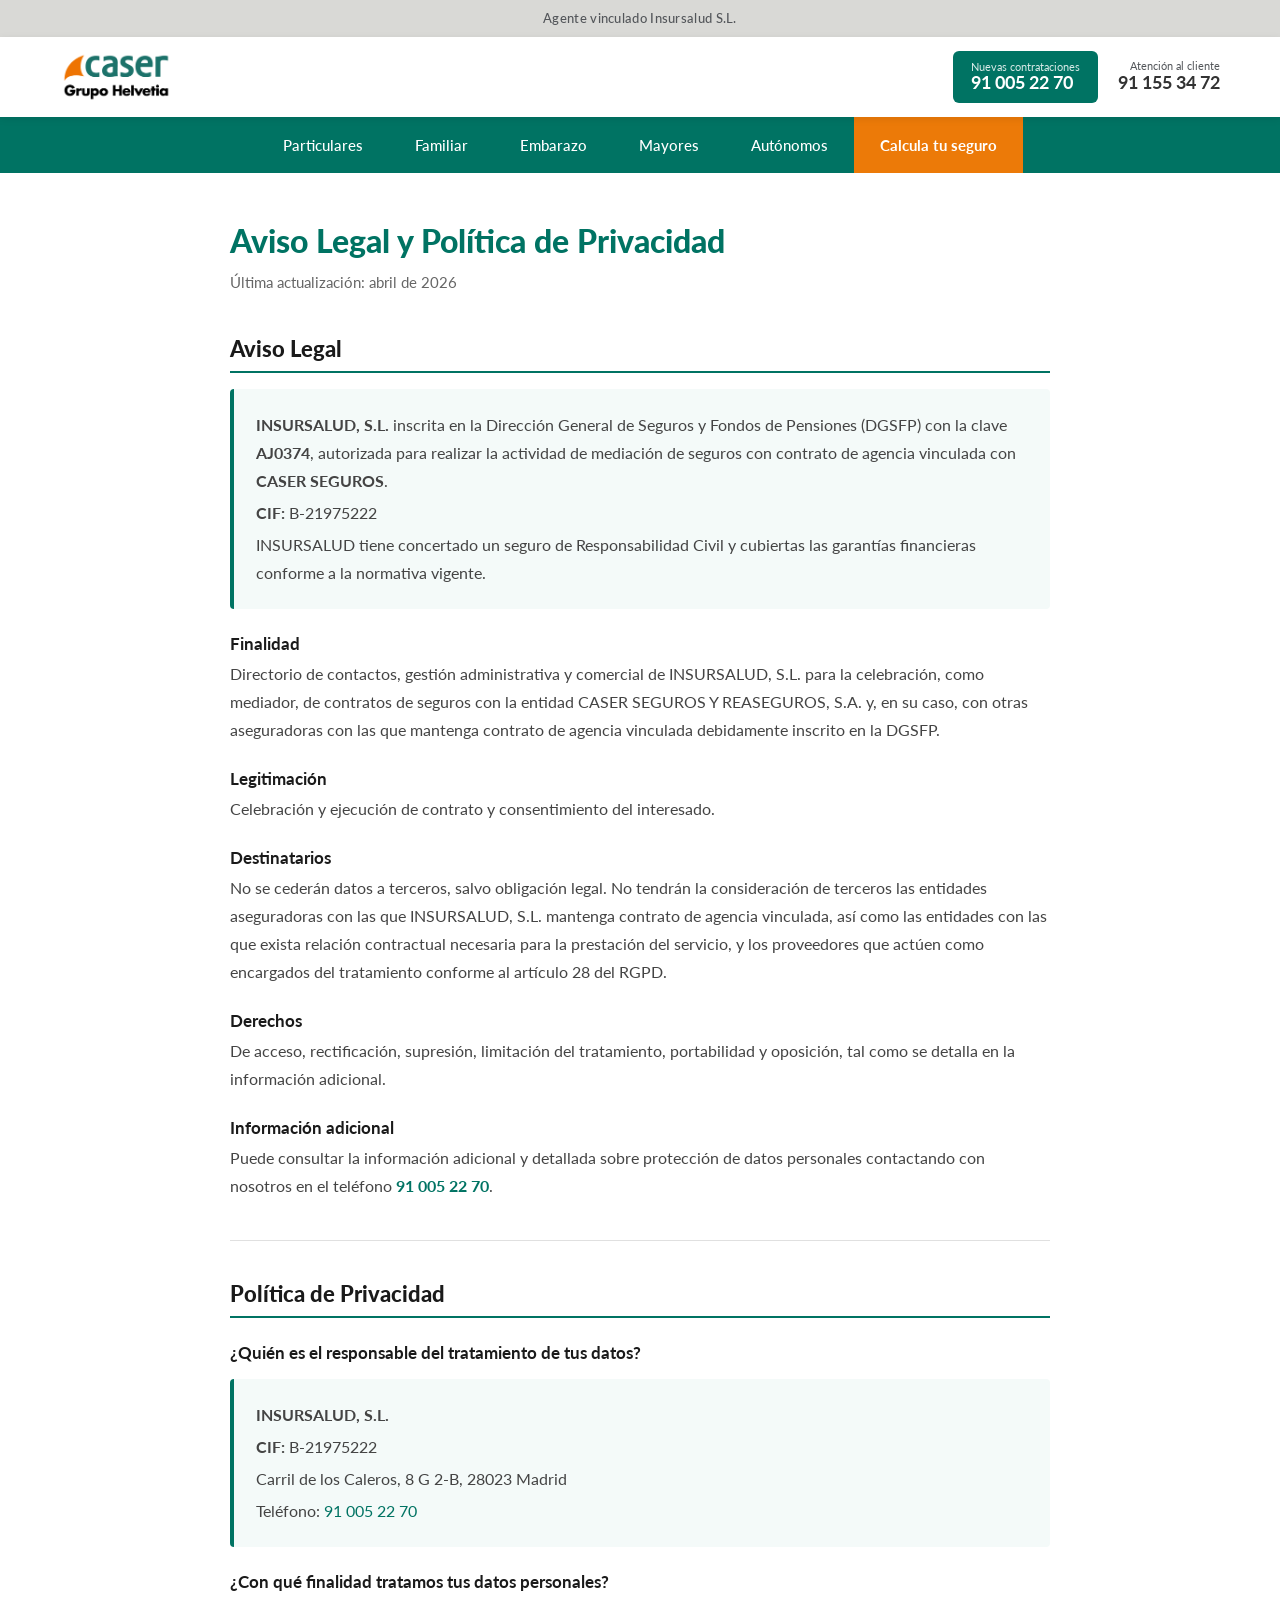
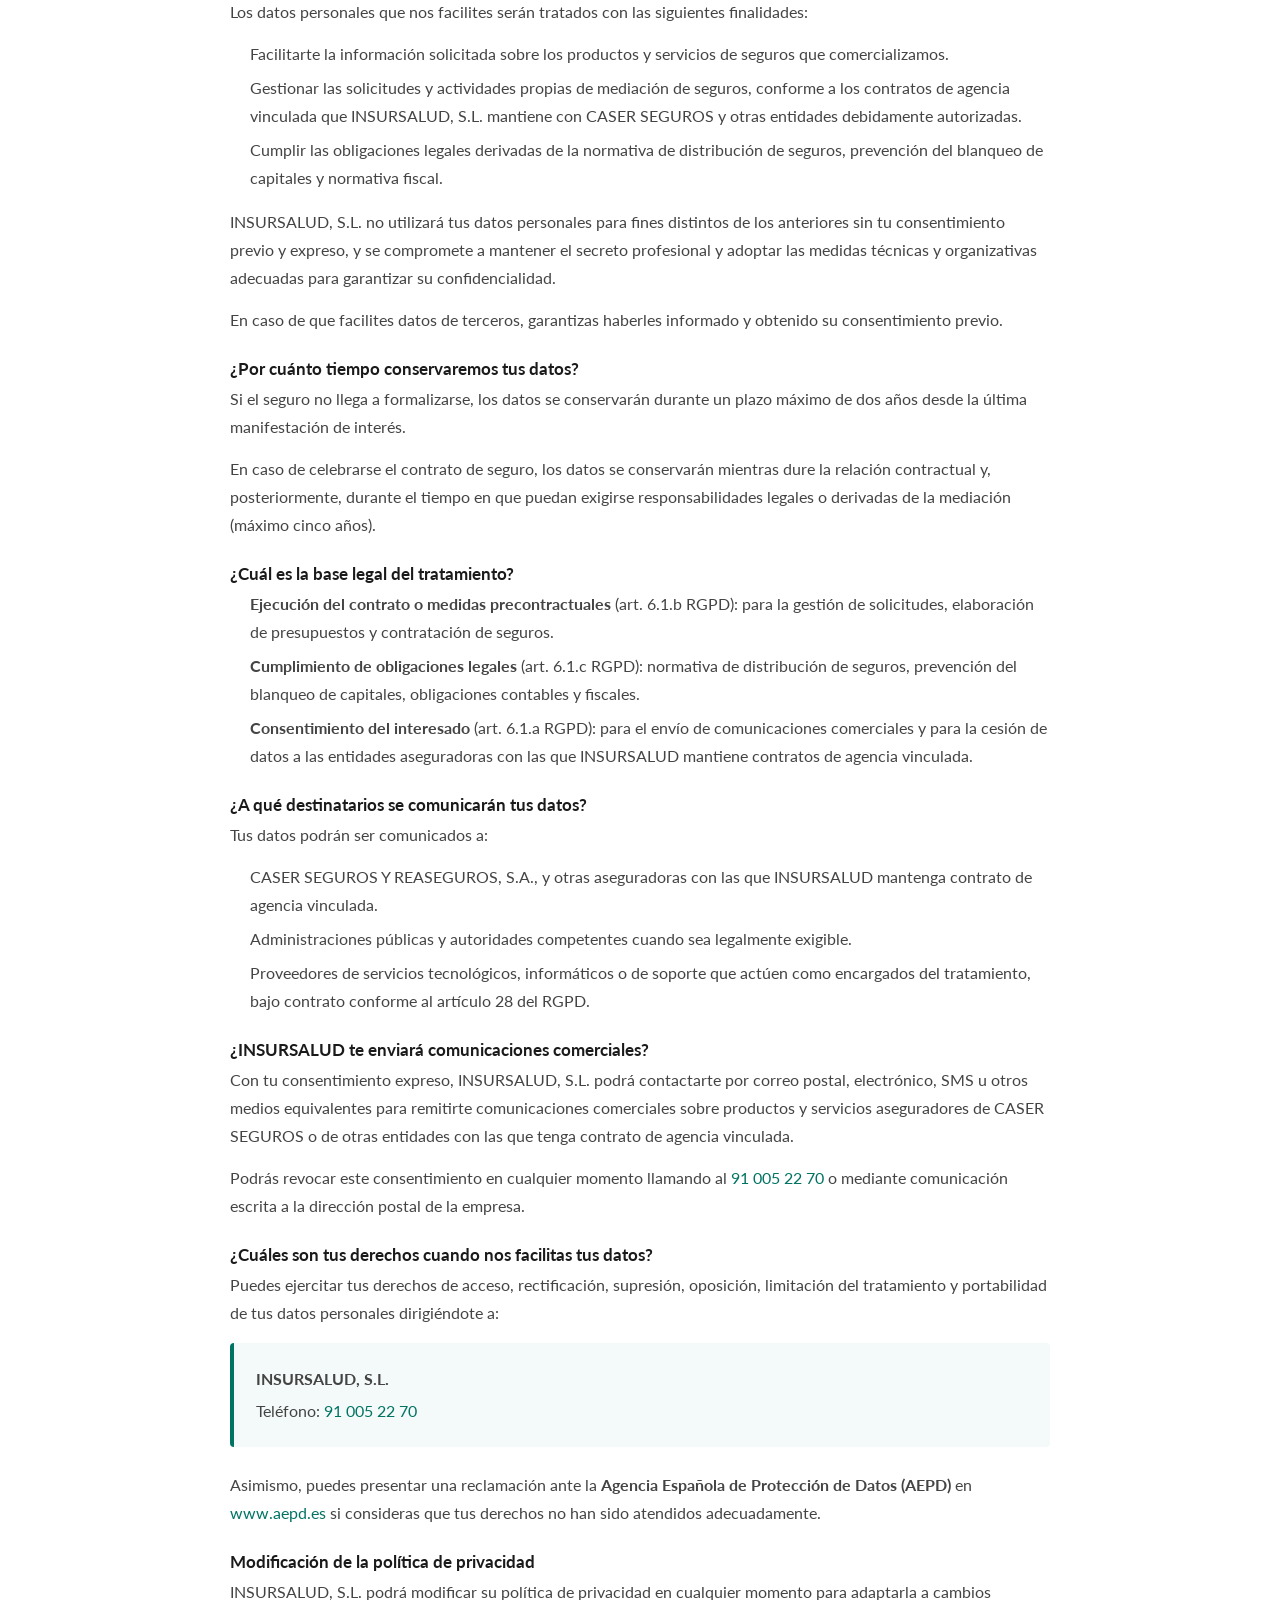
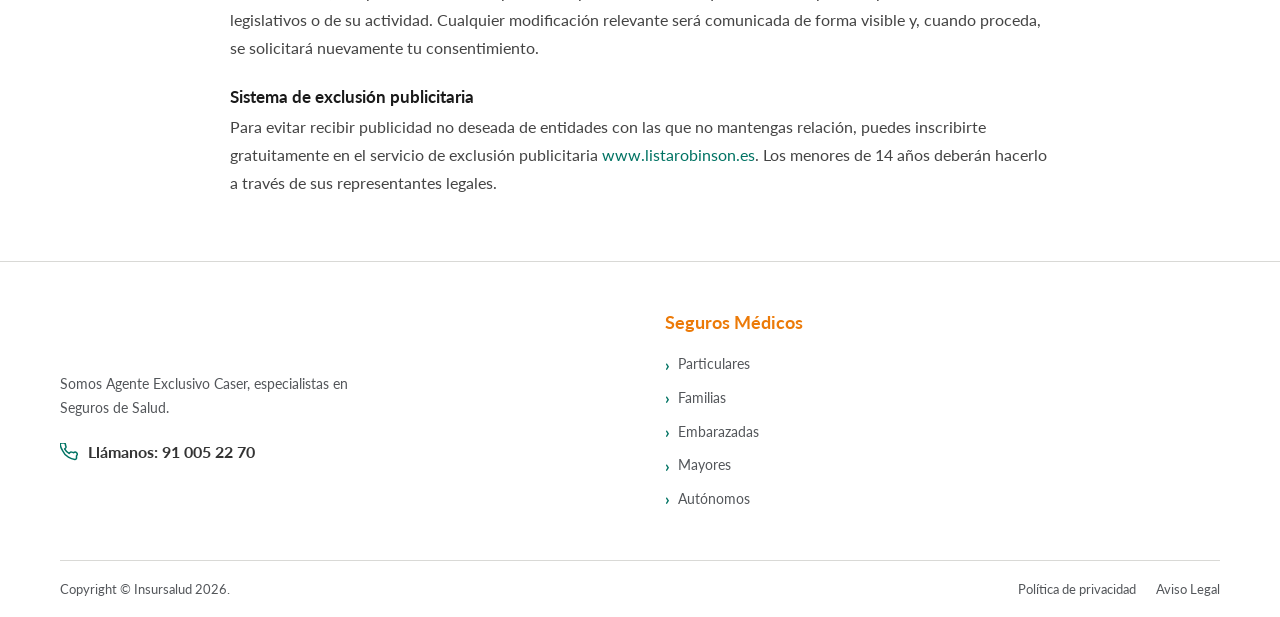
==== avisolegal-poliiticadeprivacidad/index.html @ cf90bfb9 "Añadir página de Aviso Legal y Política de Privacidad" ====
<!DOCTYPE html>
<html lang="es">
<head>
  <meta charset="UTF-8">
  <meta name="viewport" content="width=device-width, initial-scale=1.0">
  <meta name="description" content="Aviso Legal y Política de Privacidad de Insursalud S.L., Agente Vinculado de Caser Seguros. Información sobre protección de datos y tratamiento de datos personales.">
  <meta name="robots" content="noindex, follow">
  <title>Aviso Legal y Política de Privacidad | Caser Seguros de Salud</title>
  <link rel="preconnect" href="https://fonts.googleapis.com">
  <link href="https://fonts.googleapis.com/css2?family=Lato:wght@400;700;900&display=swap" rel="stylesheet">
  <link rel="stylesheet" href="../css/styles.css">
  <style>
    .legal-page {
      max-width: 860px;
      margin: 48px auto 64px;
      padding: 0 20px;
    }
    .legal-page h1 {
      font-size: 2rem;
      font-weight: 900;
      color: var(--color-primary, #007363);
      margin-bottom: 8px;
    }
    .legal-page .legal-subtitle {
      color: #666;
      font-size: 0.95rem;
      margin-bottom: 40px;
    }
    .legal-page h2 {
      font-size: 1.35rem;
      font-weight: 900;
      color: #1a1a1a;
      margin-top: 40px;
      margin-bottom: 6px;
      padding-bottom: 8px;
      border-bottom: 2px solid var(--color-primary, #007363);
    }
    .legal-page h3 {
      font-size: 1.05rem;
      font-weight: 700;
      color: #1a1a1a;
      margin-top: 24px;
      margin-bottom: 6px;
    }
    .legal-page p {
      color: #444;
      line-height: 1.75;
      margin-bottom: 14px;
    }
    .legal-page ul {
      color: #444;
      line-height: 1.75;
      margin: 0 0 16px 20px;
    }
    .legal-page ul li {
      margin-bottom: 6px;
    }
    .legal-page a {
      color: var(--color-primary, #007363);
    }
    .legal-info-box {
      background: #f4faf9;
      border-left: 4px solid var(--color-primary, #007363);
      padding: 18px 22px;
      border-radius: 4px;
      margin: 16px 0 24px;
    }
    .legal-info-box p {
      margin: 4px 0;
    }
    .legal-divider {
      border: none;
      border-top: 1px solid #e0e0e0;
      margin: 40px 0;
    }
    @media (max-width: 600px) {
      .legal-page h1 { font-size: 1.5rem; }
      .legal-page h2 { font-size: 1.15rem; }
    }
  </style>
</head>
<body>

  <!-- TOP BAR -->
  <div class="top-bar">Agente vinculado Insursalud S.L.</div>

  <!-- HEADER -->
  <header class="site-header">
    <div class="container">
      <div class="header-inner">
        <a href="../index.html" class="site-logo">
          <img src="../images/logo-caser.png" alt="Caser Seguros de Salud" class="logo-img">
        </a>
        <div class="header-phones">
          <a href="tel:910052270" class="phone-cta">
            <div>
              <span class="label">Nuevas contrataciones</span>
              <span class="number">91 005 22 70</span>
            </div>
          </a>
          <div class="phone-secondary">
            <span class="label">Atención al cliente</span>
            <a href="tel:911553472" class="number">91 155 34 72</a>
          </div>
        </div>
      </div>
    </div>
  </header>

  <!-- NAVEGACIÓN -->
  <nav class="main-nav" role="navigation" aria-label="Navegación principal">
    <div class="container">
      <button class="nav-toggle" aria-label="Abrir menú" onclick="toggleNav()">☰</button>
      <div class="nav-inner" id="mainNav">
        <a href="../particulares.html">Particulares</a>
        <a href="../familiar.html">Familiar</a>
        <a href="../embarazo.html">Embarazo</a>
        <a href="../mayores.html">Mayores</a>
        <a href="../autonomos.html">Autónomos</a>
        <a href="../calcular.html" class="nav-cta">Calcula tu seguro</a>
      </div>
    </div>
  </nav>

  <!-- CONTENIDO LEGAL -->
  <main>
    <div class="legal-page">

      <h1>Aviso Legal y Política de Privacidad</h1>
      <p class="legal-subtitle">Última actualización: abril de 2026</p>

      <!-- AVISO LEGAL -->
      <h2>Aviso Legal</h2>

      <div class="legal-info-box">
        <p><strong>INSURSALUD, S.L.</strong> inscrita en la Dirección General de Seguros y Fondos de Pensiones (DGSFP) con la clave <strong>AJ0374</strong>, autorizada para realizar la actividad de mediación de seguros con contrato de agencia vinculada con <strong>CASER SEGUROS</strong>.</p>
        <p><strong>CIF:</strong> B-21975222</p>
        <p>INSURSALUD tiene concertado un seguro de Responsabilidad Civil y cubiertas las garantías financieras conforme a la normativa vigente.</p>
      </div>

      <h3>Finalidad</h3>
      <p>Directorio de contactos, gestión administrativa y comercial de INSURSALUD, S.L. para la celebración, como mediador, de contratos de seguros con la entidad CASER SEGUROS Y REASEGUROS, S.A. y, en su caso, con otras aseguradoras con las que mantenga contrato de agencia vinculada debidamente inscrito en la DGSFP.</p>

      <h3>Legitimación</h3>
      <p>Celebración y ejecución de contrato y consentimiento del interesado.</p>

      <h3>Destinatarios</h3>
      <p>No se cederán datos a terceros, salvo obligación legal. No tendrán la consideración de terceros las entidades aseguradoras con las que INSURSALUD, S.L. mantenga contrato de agencia vinculada, así como las entidades con las que exista relación contractual necesaria para la prestación del servicio, y los proveedores que actúen como encargados del tratamiento conforme al artículo 28 del RGPD.</p>

      <h3>Derechos</h3>
      <p>De acceso, rectificación, supresión, limitación del tratamiento, portabilidad y oposición, tal como se detalla en la información adicional.</p>

      <h3>Información adicional</h3>
      <p>Puede consultar la información adicional y detallada sobre protección de datos personales contactando con nosotros en el teléfono <strong><a href="tel:910052270">91 005 22 70</a></strong>.</p>

      <hr class="legal-divider">

      <!-- POLÍTICA DE PRIVACIDAD -->
      <h2>Política de Privacidad</h2>

      <h3>¿Quién es el responsable del tratamiento de tus datos?</h3>
      <div class="legal-info-box">
        <p><strong>INSURSALUD, S.L.</strong></p>
        <p><strong>CIF:</strong> B-21975222</p>
        <p>Carril de los Caleros, 8 G 2-B, 28023 Madrid</p>
        <p>Teléfono: <a href="tel:910052270">91 005 22 70</a></p>
      </div>

      <h3>¿Con qué finalidad tratamos tus datos personales?</h3>
      <p>Los datos personales que nos facilites serán tratados con las siguientes finalidades:</p>
      <ul>
        <li>Facilitarte la información solicitada sobre los productos y servicios de seguros que comercializamos.</li>
        <li>Gestionar las solicitudes y actividades propias de mediación de seguros, conforme a los contratos de agencia vinculada que INSURSALUD, S.L. mantiene con CASER SEGUROS y otras entidades debidamente autorizadas.</li>
        <li>Cumplir las obligaciones legales derivadas de la normativa de distribución de seguros, prevención del blanqueo de capitales y normativa fiscal.</li>
      </ul>
      <p>INSURSALUD, S.L. no utilizará tus datos personales para fines distintos de los anteriores sin tu consentimiento previo y expreso, y se compromete a mantener el secreto profesional y adoptar las medidas técnicas y organizativas adecuadas para garantizar su confidencialidad.</p>
      <p>En caso de que facilites datos de terceros, garantizas haberles informado y obtenido su consentimiento previo.</p>

      <h3>¿Por cuánto tiempo conservaremos tus datos?</h3>
      <p>Si el seguro no llega a formalizarse, los datos se conservarán durante un plazo máximo de dos años desde la última manifestación de interés.</p>
      <p>En caso de celebrarse el contrato de seguro, los datos se conservarán mientras dure la relación contractual y, posteriormente, durante el tiempo en que puedan exigirse responsabilidades legales o derivadas de la mediación (máximo cinco años).</p>

      <h3>¿Cuál es la base legal del tratamiento?</h3>
      <ul>
        <li><strong>Ejecución del contrato o medidas precontractuales</strong> (art. 6.1.b RGPD): para la gestión de solicitudes, elaboración de presupuestos y contratación de seguros.</li>
        <li><strong>Cumplimiento de obligaciones legales</strong> (art. 6.1.c RGPD): normativa de distribución de seguros, prevención del blanqueo de capitales, obligaciones contables y fiscales.</li>
        <li><strong>Consentimiento del interesado</strong> (art. 6.1.a RGPD): para el envío de comunicaciones comerciales y para la cesión de datos a las entidades aseguradoras con las que INSURSALUD mantiene contratos de agencia vinculada.</li>
      </ul>

      <h3>¿A qué destinatarios se comunicarán tus datos?</h3>
      <p>Tus datos podrán ser comunicados a:</p>
      <ul>
        <li>CASER SEGUROS Y REASEGUROS, S.A., y otras aseguradoras con las que INSURSALUD mantenga contrato de agencia vinculada.</li>
        <li>Administraciones públicas y autoridades competentes cuando sea legalmente exigible.</li>
        <li>Proveedores de servicios tecnológicos, informáticos o de soporte que actúen como encargados del tratamiento, bajo contrato conforme al artículo 28 del RGPD.</li>
      </ul>

      <h3>¿INSURSALUD te enviará comunicaciones comerciales?</h3>
      <p>Con tu consentimiento expreso, INSURSALUD, S.L. podrá contactarte por correo postal, electrónico, SMS u otros medios equivalentes para remitirte comunicaciones comerciales sobre productos y servicios aseguradores de CASER SEGUROS o de otras entidades con las que tenga contrato de agencia vinculada.</p>
      <p>Podrás revocar este consentimiento en cualquier momento llamando al <a href="tel:910052270">91 005 22 70</a> o mediante comunicación escrita a la dirección postal de la empresa.</p>

      <h3>¿Cuáles son tus derechos cuando nos facilitas tus datos?</h3>
      <p>Puedes ejercitar tus derechos de acceso, rectificación, supresión, oposición, limitación del tratamiento y portabilidad de tus datos personales dirigiéndote a:</p>
      <div class="legal-info-box">
        <p><strong>INSURSALUD, S.L.</strong></p>
        <p>Teléfono: <a href="tel:910052270">91 005 22 70</a></p>
      </div>
      <p>Asimismo, puedes presentar una reclamación ante la <strong>Agencia Española de Protección de Datos (AEPD)</strong> en <a href="https://www.aepd.es" target="_blank" rel="noopener">www.aepd.es</a> si consideras que tus derechos no han sido atendidos adecuadamente.</p>

      <h3>Modificación de la política de privacidad</h3>
      <p>INSURSALUD, S.L. podrá modificar su política de privacidad en cualquier momento para adaptarla a cambios legislativos o de su actividad. Cualquier modificación relevante será comunicada de forma visible y, cuando proceda, se solicitará nuevamente tu consentimiento.</p>

      <h3>Sistema de exclusión publicitaria</h3>
      <p>Para evitar recibir publicidad no deseada de entidades con las que no mantengas relación, puedes inscribirte gratuitamente en el servicio de exclusión publicitaria <a href="https://www.listarobinson.es" target="_blank" rel="noopener">www.listarobinson.es</a>. Los menores de 14 años deberán hacerlo a través de sus representantes legales.</p>

    </div>
  </main>

  <!-- FOOTER -->
  <footer class="site-footer">
    <div class="container">
      <div class="footer-inner">
        <div class="footer-brand">
          <div class="logo-wrap">
            <img src="../images/logo-caser-blanco.png" alt="Caser Seguros" class="logo-img-footer">
          </div>
          <p>Somos Agente Exclusivo Caser, especialistas en Seguros de Salud.</p>
          <div class="footer-phone">
            <svg width="18" height="18" viewBox="0 0 24 24" fill="none" stroke="#007363" stroke-width="2" stroke-linecap="round" stroke-linejoin="round"><path d="M22 16.92v3a2 2 0 01-2.18 2 19.79 19.79 0 01-8.63-3.07A19.5 19.5 0 013.31 9.9 19.79 19.79 0 01.22 1.28 2 2 0 012.2 0h3a2 2 0 012 1.72c.127.96.361 1.903.7 2.81a2 2 0 01-.45 2.11L6.09 7.91a16 16 0 006 6l1.27-1.27a2 2 0 012.11-.45c.907.339 1.85.573 2.81.7A2 2 0 0122 16.92z"/></svg>
            <span>Llámanos: <a href="tel:910052270">91 005 22 70</a></span>
          </div>
        </div>
        <div class="footer-nav">
          <h4>Seguros Médicos</h4>
          <ul>
            <li><a href="../particulares.html">Particulares</a></li>
            <li><a href="../familiar.html">Familias</a></li>
            <li><a href="../embarazo.html">Embarazadas</a></li>
            <li><a href="../mayores.html">Mayores</a></li>
            <li><a href="../autonomos.html">Autónomos</a></li>
          </ul>
        </div>
      </div>
      <div class="footer-bottom">
        <p>Copyright © Insursalud 2026.</p>
        <div class="footer-legal">
          <a href="/avisolegal-poliiticadeprivacidad/">Política de privacidad</a>
          <a href="/avisolegal-poliiticadeprivacidad/">Aviso Legal</a>
        </div>
      </div>
    </div>
  </footer>

  <script>
    function toggleNav() {
      const nav = document.getElementById('mainNav');
      nav.classList.toggle('open');
    }
  </script>

</body>
</html>
---- css/styles.css ----
/* ============================================================
   CASER SEGUROS DE SALUD - Estilos Globales
   Colores extraídos de: caser.ofertaseguromedico.es
   ============================================================ */

/* ---- Variables de Color ---- */
:root {
  --color-primary: #007363;
  --color-primary-dark: #095751;
  --color-primary-light: #e8f4f2;
  --color-cta: #EC7A08;
  --color-cta-hover: #d46c06;
  --color-text: #333333;
  --color-text-medium: #53565A;
  --color-text-light: #6b7280;
  --color-light-gray: #D9D9D6;
  --color-off-white: #FAF9F5;
  --color-dark-blue: #05355C;
  --color-white: #ffffff;
  --color-check: #007363;
  --color-cross: #d9534f;

  /* Tipografía */
  --font-main: 'Lato', 'Helvetica Neue', Arial, sans-serif;
  --font-size-base: 16px;

  /* Espaciados */
  --section-padding: 70px 0;
  --container-max: 1200px;
  --border-radius: 8px;
  --border-radius-lg: 12px;
  --shadow: 0 2px 12px rgba(0,0,0,0.10);
  --shadow-hover: 0 6px 24px rgba(0,0,0,0.15);
}

/* ---- Reset & Base ---- */
*, *::before, *::after {
  box-sizing: border-box;
  margin: 0;
  padding: 0;
}

html {
  scroll-behavior: smooth;
}

body {
  font-family: var(--font-main);
  font-size: var(--font-size-base);
  color: var(--color-text);
  background: var(--color-white);
  line-height: 1.6;
}

a {
  text-decoration: none;
  color: inherit;
  transition: color 0.2s;
}

img {
  max-width: 100%;
  height: auto;
  display: block;
}

ul {
  list-style: none;
}

/* ---- Contenedor Principal ---- */
.container {
  max-width: var(--container-max);
  margin: 0 auto;
  padding: 0 20px;
}

/* ---- Botones ---- */
.btn {
  display: inline-block;
  padding: 14px 30px;
  border-radius: 30px;
  font-family: var(--font-main);
  font-size: 16px;
  font-weight: 700;
  cursor: pointer;
  border: none;
  transition: all 0.25s ease;
  text-align: center;
  letter-spacing: 0.3px;
}

.btn-cta {
  background: var(--color-cta);
  color: var(--color-white);
}
.btn-cta:hover {
  background: var(--color-cta-hover);
  transform: translateY(-2px);
  box-shadow: 0 4px 16px rgba(236,122,8,0.35);
  color: var(--color-white);
}

.btn-primary {
  background: var(--color-primary);
  color: var(--color-white);
}
.btn-primary:hover {
  background: var(--color-primary-dark);
  transform: translateY(-2px);
  color: var(--color-white);
}

.btn-outline {
  background: transparent;
  border: 2px solid var(--color-white);
  color: var(--color-white);
}
.btn-outline:hover {
  background: var(--color-white);
  color: var(--color-primary);
}

.btn-lg {
  padding: 16px 40px;
  font-size: 18px;
}

/* ---- Tipografía ---- */
h1, h2, h3, h4, h5 {
  line-height: 1.25;
  font-weight: 700;
}

.section-title {
  font-size: 2rem;
  color: var(--color-primary);
  text-align: center;
  margin-bottom: 14px;
}

.section-subtitle {
  font-size: 1.05rem;
  color: var(--color-text-medium);
  text-align: center;
  max-width: 700px;
  margin: 0 auto 50px;
  line-height: 1.7;
}

/* ---- TOP BAR ---- */
.top-bar {
  background: var(--color-light-gray);
  text-align: center;
  padding: 8px 20px;
  font-size: 13px;
  color: var(--color-text-medium);
  font-weight: 500;
  letter-spacing: 0.3px;
}

/* ---- HEADER ---- */
.site-header {
  background: var(--color-white);
  padding: 14px 0;
  position: sticky;
  top: 0;
  z-index: 1000;
  box-shadow: 0 2px 8px rgba(0,0,0,0.08);
}

.header-inner {
  display: flex;
  align-items: center;
  justify-content: space-between;
  gap: 20px;
}

.site-logo {
  display: flex;
  align-items: center;
  text-decoration: none;
}

.site-logo img {
  height: 52px;
  width: auto;
}

/* Logo SVG fallback */
.logo-svg-wrap {
  display: flex;
  flex-direction: column;
  line-height: 1;
}
.logo-svg-wrap .logo-main {
  font-size: 32px;
  font-weight: 900;
  color: var(--color-primary);
  letter-spacing: -1px;
}
.logo-svg-wrap .logo-sub {
  font-size: 11px;
  color: var(--color-text-medium);
  letter-spacing: 1px;
  text-transform: uppercase;
}

.header-phones {
  display: flex;
  align-items: center;
  gap: 20px;
}

.phone-cta {
  display: flex;
  align-items: center;
  gap: 10px;
  background: var(--color-primary);
  color: var(--color-white);
  padding: 10px 18px;
  border-radius: 6px;
  font-weight: 700;
}

.phone-cta .label {
  font-size: 11px;
  font-weight: 400;
  display: block;
  line-height: 1;
  opacity: 0.85;
}

.phone-cta .number {
  font-size: 18px;
  display: block;
  line-height: 1.2;
}

.phone-secondary {
  text-align: right;
}

.phone-secondary .label {
  font-size: 11px;
  color: var(--color-text-medium);
  display: block;
  line-height: 1;
}

.phone-secondary .number {
  font-size: 18px;
  font-weight: 700;
  color: var(--color-text);
  display: block;
  line-height: 1.3;
}

/* ---- NAVEGACIÓN ---- */
.main-nav {
  background: var(--color-primary);
}

.nav-inner {
  display: flex;
  align-items: center;
  justify-content: center;
  gap: 0;
}

.nav-inner a {
  color: var(--color-white);
  padding: 16px 26px;
  font-size: 15px;
  font-weight: 500;
  transition: background 0.2s;
  display: block;
  white-space: nowrap;
}

.nav-inner a:hover,
.nav-inner a.active {
  background: var(--color-primary-dark);
}

.nav-inner a.nav-cta,
.nav-inner button.nav-cta {
  background: var(--color-cta) !important;
  font-weight: 700;
  border-radius: 0;
  color: var(--color-white) !important;
  text-decoration: none;
  align-self: stretch;
  display: flex;
  align-items: center;
  padding: 0 26px;
  font-size: 15px;
  font-family: var(--font-main);
}

.nav-inner a.nav-cta:hover,
.nav-inner button.nav-cta:hover {
  background: var(--color-cta-hover) !important;
}

/* Hamburger menu */
.nav-toggle {
  display: none;
  background: none;
  border: none;
  cursor: pointer;
  padding: 8px;
  color: var(--color-white);
  font-size: 24px;
}

/* ---- OFERTA BAR ---- */
.oferta-bar {
  background: var(--color-primary-dark);
  color: var(--color-white);
  text-align: center;
  padding: 10px 20px;
  font-size: 14px;
  font-weight: 600;
  letter-spacing: 0.5px;
}

/* ---- LOGO IMAGEN ---- */
.logo-img {
  height: 52px;
  width: auto;
  display: block;
}
.logo-img-footer {
  height: 44px;
  width: auto;
  display: block;
  margin-bottom: 16px;
}

/* ---- HERO SECTION ---- */
.hero {
  background: linear-gradient(135deg, var(--color-primary-dark) 0%, var(--color-primary) 60%, #009e86 100%);
  position: relative;
  overflow: hidden;
  min-height: 500px;
  display: flex;
  align-items: center;
}

.hero::before {
  content: '';
  position: absolute;
  inset: 0;
  background: url('../images/seguro-salud-empresas-caser-hero.jpeg') center/cover no-repeat;
  opacity: 0.52;
}
/* Gradiente de protección para legibilidad del texto (izquierda más oscura) */
.hero::after {
  content: '';
  position: absolute;
  inset: 0;
  background: linear-gradient(to right,
    rgba(0, 40, 33, 0.45) 0%,
    rgba(0, 40, 33, 0.20) 45%,
    transparent 75%
  );
  z-index: 1;
}
/* Hero backgrounds por página */
.hero.hero-particulares::before { background-image: url('../images/seguro-salud-autonomos-caser-hero.jpeg'); }
.hero.hero-familiar::before     { background-image: url('../images/seguro-salud-caser-familias.jpeg'); }
.hero.hero-embarazo::before     { background-image: url('../images/seguro-salud-embarazo-caser.jpeg'); }
.hero.hero-mayores::before      { background-image: url('../images/seguro-salud-mayores-caser.jpg'); }
.hero.hero-autonomos::before    { background-image: url('../images/seguro-salud-individual-caser.jpeg'); }

.hero-inner {
  position: relative;
  z-index: 2;
  display: grid;
  grid-template-columns: 1fr 380px;
  gap: 50px;
  align-items: center;
  width: 100%;
  max-width: var(--container-max);
  margin: 0 auto;
  padding: 50px 20px;
}

.hero-text .eyebrow {
  font-size: 13px;
  font-weight: 700;
  text-transform: uppercase;
  letter-spacing: 2px;
  color: rgba(255,255,255,0.85);
  margin-bottom: 14px;
}

.hero-text h1 {
  font-size: 2.4rem;
  color: var(--color-white);
  margin-bottom: 22px;
  line-height: 1.2;
}

.hero-badge {
  display: inline-block;
  background: var(--color-primary-dark);
  color: var(--color-white);
  font-size: 1.4rem;
  font-weight: 800;
  padding: 12px 24px;
  border-radius: 6px;
  margin-bottom: 16px;
}

.hero-descuento {
  display: inline-block;
  background: rgba(255,255,255,0.15);
  border: 1px solid rgba(255,255,255,0.35);
  color: var(--color-white);
  padding: 10px 20px;
  border-radius: 30px;
  font-size: 14px;
  font-weight: 600;
}

/* Hero Form */
.hero-form-card {
  background: var(--color-white);
  border-radius: var(--border-radius-lg);
  padding: 32px 28px;
  box-shadow: var(--shadow-hover);
}

/* Hero form — estilo idéntico al modal "Te llamamos gratis" */
.hf-icon {
  width: 64px;
  height: 64px;
  background: var(--color-primary-light);
  border-radius: 50%;
  display: flex;
  align-items: center;
  justify-content: center;
  margin: 0 auto 18px;
  color: var(--color-primary);
}
.hf-icon svg { width: 30px; height: 30px; }

.hero-form-card h3 {
  font-size: 1.4rem;
  font-weight: 900;
  color: var(--color-text);
  margin-bottom: 6px;
  text-align: center;
}

.hf-sub {
  text-align: center;
  font-size: 14px;
  color: var(--color-text-medium);
  margin-bottom: 20px;
}

/* Input de teléfono unificado (borde alrededor del conjunto) */
.hf-phone {
  display: flex;
  align-items: center;
  border: 1.5px solid #ddd;
  border-radius: 8px;
  overflow: hidden;
  margin-bottom: 14px;
}
.hf-phone .phone-prefix {
  display: flex;
  align-items: center;
  gap: 6px;
  padding: 0 12px;
  background: #f7f7f7;
  border-right: 1.5px solid #ddd;
  height: 48px;
  font-size: 14px;
  font-weight: 700;
  color: var(--color-text);
  white-space: nowrap;
}
.hf-phone input {
  flex: 1;
  border: none;
  outline: none;
  padding: 12px 14px;
  font-size: 15px;
  font-family: var(--font-main);
  background: transparent;
}

/* Checkbox igual al modal */
.hf-check {
  display: flex;
  align-items: flex-start;
  gap: 8px;
  text-align: left;
  margin-bottom: 18px;
}
.hf-check input { margin-top: 3px; flex-shrink: 0; accent-color: var(--color-primary); }
.hf-check label { font-size: 12px; color: var(--color-text-medium); line-height: 1.5; }
.hf-check a { color: var(--color-primary); text-decoration: underline; }

/* Botón igual al modal */
.hf-submit {
  display: block;
  width: 100%;
  background: var(--color-cta);
  color: var(--color-white);
  padding: 14px 20px;
  border-radius: 8px;
  font-size: 16px;
  font-weight: 700;
  border: none;
  cursor: pointer;
  font-family: var(--font-main);
  transition: background 0.2s;
  margin-bottom: 12px;
}
.hf-submit:hover { background: var(--color-cta-hover); }

.hf-footer {
  text-align: center;
  font-size: 12px;
  color: var(--color-text-light);
  margin: 0;
}

/* Feature icon wrap (reemplaza SVG inline en index) */
.feature-icon-wrap {
  width: 52px;
  height: 52px;
  background: var(--color-primary-light);
  border-radius: 12px;
  display: flex;
  align-items: center;
  justify-content: center;
  margin-bottom: 16px;
}

/* SVG icons coloreados con el primary green */
.svg-icon {
  filter: brightness(0) saturate(100%) invert(31%) sepia(72%) saturate(400%) hue-rotate(136deg) brightness(90%) contrast(95%);
}

.form-group {
  margin-bottom: 16px;
}

.form-group label {
  display: block;
  font-size: 13px;
  font-weight: 600;
  color: var(--color-text-medium);
  margin-bottom: 6px;
}

.form-group input,
.form-group select {
  width: 100%;
  padding: 12px 16px;
  border: 1px solid var(--color-light-gray);
  border-radius: 6px;
  font-size: 15px;
  font-family: var(--font-main);
  color: var(--color-text);
  transition: border-color 0.2s;
  background: var(--color-white);
}

.form-group input:focus,
.form-group select:focus {
  outline: none;
  border-color: var(--color-primary);
}

.phone-input-wrap {
  display: flex;
  gap: 8px;
  align-items: center;
}

.phone-prefix {
  display: flex;
  align-items: center;
  gap: 6px;
  background: var(--color-off-white);
  border: 1px solid var(--color-light-gray);
  border-radius: 6px;
  padding: 12px 12px;
  font-size: 14px;
  font-weight: 600;
  white-space: nowrap;
  color: var(--color-text);
}

.phone-prefix .flag {
  font-size: 18px;
}

.form-check {
  display: flex;
  align-items: flex-start;
  gap: 10px;
  margin-bottom: 18px;
  font-size: 13px;
  color: var(--color-text-medium);
}

.form-check input[type="checkbox"] {
  width: 16px;
  height: 16px;
  accent-color: var(--color-primary);
  flex-shrink: 0;
  margin-top: 2px;
}

.form-check a {
  color: var(--color-primary);
  text-decoration: underline;
}

.hero-form-card .btn {
  width: 100%;
  font-size: 17px;
  padding: 16px;
}

/* ---- SECCIÓN POR QUÉ CASER ---- */
.why-section {
  padding: var(--section-padding);
  background: var(--color-white);
}

.features-grid {
  display: grid;
  grid-template-columns: repeat(4, 1fr);
  gap: 24px;
  margin-bottom: 44px;
}

.feature-card {
  background: var(--color-white);
  border: 1px solid #e8e8e8;
  border-radius: var(--border-radius);
  padding: 28px 22px;
  text-align: left;
  box-shadow: var(--shadow);
  transition: box-shadow 0.25s, transform 0.25s;
}

.feature-card:hover {
  box-shadow: var(--shadow-hover);
  transform: translateY(-4px);
}

.feature-icon {
  width: 52px;
  height: 52px;
  margin-bottom: 16px;
}

.feature-card h3 {
  color: var(--color-primary);
  font-size: 1.05rem;
  margin-bottom: 10px;
}

.feature-card p {
  color: var(--color-text-medium);
  font-size: 14px;
  line-height: 1.65;
}

.why-cta {
  text-align: center;
}

/* ---- SECCIÓN CTA (PRECIO) ---- */
.cta-section {
  background: var(--color-primary);
  padding: 60px 0;
  text-align: center;
}

.cta-section h2 {
  color: var(--color-white);
  font-size: 2rem;
  margin-bottom: 14px;
}

.cta-section p {
  color: rgba(255,255,255,0.85);
  font-size: 1.05rem;
  max-width: 600px;
  margin: 0 auto 30px;
}

/* ---- SECCIÓN SEGUROS A MEDIDA ---- */
.products-section {
  padding: var(--section-padding);
  background: var(--color-off-white);
}

.products-grid {
  display: grid;
  grid-template-columns: repeat(4, 1fr);
  gap: 24px;
}

.product-card {
  background: var(--color-white);
  border-radius: var(--border-radius);
  overflow: hidden;
  box-shadow: var(--shadow);
  transition: box-shadow 0.25s, transform 0.25s;
}

.product-card:hover {
  box-shadow: var(--shadow-hover);
  transform: translateY(-4px);
}

.product-card-img {
  width: 100%;
  height: 180px;
  object-fit: cover;
  background: var(--color-light-gray);
}

/* Image placeholders */
.product-card-img.embarazadas { background: linear-gradient(135deg, #a8d8c8 0%, #7ec8b0 100%); }
.product-card-img.familias { background: linear-gradient(135deg, #8ec8a8 0%, #5fb890 100%); }
.product-card-img.mayores { background: linear-gradient(135deg, #7abfb0 0%, #4fa898 100%); }
.product-card-img.autonomos { background: linear-gradient(135deg, #6ab8a8 0%, #3a9888 100%); }

.product-card-header {
  background: var(--color-primary);
  color: var(--color-white);
  text-align: center;
  padding: 12px 16px;
  font-size: 15px;
  font-weight: 700;
  letter-spacing: 0.3px;
}

.product-card-body {
  padding: 20px 18px;
}

.product-card-body ul {
  margin-bottom: 18px;
}

.product-card-body ul li {
  display: flex;
  align-items: flex-start;
  gap: 8px;
  font-size: 13.5px;
  color: var(--color-text-medium);
  padding: 4px 0;
  border-bottom: 1px solid #f0f0f0;
  line-height: 1.5;
}

.product-card-body ul li::before {
  content: '›';
  color: var(--color-cta);
  font-size: 16px;
  font-weight: 700;
  line-height: 1.3;
  flex-shrink: 0;
}

.product-card a.btn {
  width: 100%;
  font-size: 14px;
  padding: 12px 20px;
}

/* ---- TESTIMONIOS ---- */
.testimonials-section {
  background: var(--color-primary);
  padding: 60px 0;
}

.testimonials-section .section-title {
  color: var(--color-white);
}
.testimonials-section .section-subtitle {
  color: rgba(255,255,255,0.85);
}

.testimonials-grid {
  display: grid;
  grid-template-columns: repeat(3, 1fr);
  gap: 24px;
}

.testimonial-card {
  background: rgba(255,255,255,0.1);
  border: 1px solid rgba(255,255,255,0.2);
  border-radius: var(--border-radius);
  padding: 28px 24px;
}

.testimonial-card p {
  color: var(--color-white);
  font-size: 15px;
  line-height: 1.7;
  font-style: italic;
  margin-bottom: 18px;
}

.testimonial-author strong {
  display: block;
  color: var(--color-white);
  font-size: 15px;
}

.testimonial-author span {
  color: rgba(255,255,255,0.7);
  font-size: 13px;
}

/* ---- SECCIÓN PLANES / PRICING ---- */
.plans-section {
  padding: var(--section-padding);
  background: var(--color-white);
}

.plans-grid {
  display: grid;
  grid-template-columns: repeat(3, 1fr);
  gap: 28px;
  align-items: start;
}

.plan-card {
  border: 1px solid #e0e0e0;
  border-radius: var(--border-radius-lg);
  overflow: hidden;
  box-shadow: var(--shadow);
  transition: box-shadow 0.25s, transform 0.25s;
}

.plan-card:hover {
  box-shadow: var(--shadow-hover);
  transform: translateY(-4px);
}

.plan-card.featured {
  border-color: var(--color-primary);
  box-shadow: 0 4px 20px rgba(0,115,99,0.2);
}

.plan-header {
  background: var(--color-primary);
  color: var(--color-white);
  text-align: center;
  padding: 20px 16px 16px;
  position: relative;
}

.plan-header .plan-badge {
  position: absolute;
  top: -1px;
  right: -1px;
  background: var(--color-cta);
  color: white;
  font-size: 11px;
  font-weight: 700;
  padding: 4px 12px;
  border-radius: 0 var(--border-radius-lg) 0 var(--border-radius);
}

.plan-header h3 {
  font-size: 1.3rem;
  letter-spacing: 1px;
  margin-bottom: 4px;
}

.plan-header .plan-type {
  font-size: 12px;
  text-transform: uppercase;
  letter-spacing: 1.5px;
  opacity: 0.85;
  margin-bottom: 4px;
}

.plan-header .plan-copago {
  font-size: 12px;
  opacity: 0.8;
}

.plan-price {
  padding: 22px 16px 16px;
  text-align: center;
  border-bottom: 1px solid #f0f0f0;
}

.plan-price .from {
  font-size: 13px;
  color: var(--color-text-medium);
}

.plan-price .amount {
  font-size: 3rem;
  font-weight: 900;
  color: var(--color-text);
  line-height: 1;
}

.plan-price .amount sup {
  font-size: 1.5rem;
  vertical-align: super;
}

.plan-price .period {
  font-size: 13px;
  color: var(--color-text-medium);
  margin-top: 4px;
}

.plan-features {
  padding: 16px 20px;
}

.plan-features ul li {
  display: flex;
  align-items: center;
  gap: 10px;
  padding: 7px 0;
  border-bottom: 1px solid #f5f5f5;
  font-size: 14px;
  color: var(--color-text);
}

.plan-features ul li:last-child {
  border-bottom: none;
}

.plan-features .icon-check {
  color: var(--color-check);
  font-size: 18px;
  flex-shrink: 0;
}

.plan-features .icon-cross {
  color: var(--color-cross);
  font-size: 18px;
  flex-shrink: 0;
}

.plan-flag-cta {
  width: 18px;
  height: 18px;
  background: var(--color-cta);
  border-radius: 3px;
  flex-shrink: 0;
  display: flex;
  align-items: center;
  justify-content: center;
}
.plan-flag-primary {
  width: 18px;
  height: 18px;
  background: var(--color-primary);
  border-radius: 3px;
  flex-shrink: 0;
}

.plan-footer {
  padding: 16px 20px 24px;
  text-align: center;
  background: var(--color-off-white);
}

.plan-footer .btn {
  width: 100%;
  margin-bottom: 10px;
}

.plan-footer .descuento-note {
  font-size: 12px;
  color: var(--color-primary);
  font-weight: 600;
}

/* ---- FAQ ---- */
.faq-section {
  padding: var(--section-padding);
  background: var(--color-off-white);
}

.faq-grid {
  display: grid;
  grid-template-columns: 1fr 1fr;
  gap: 14px;
  max-width: 980px;
  margin: 0 auto;
}

.faq-item {
  background: var(--color-white);
  border: 1px solid #ddd;
  border-radius: var(--border-radius);
  overflow: hidden;
  cursor: pointer;
  transition: border-color 0.2s;
}

.faq-item:hover {
  border-color: var(--color-primary);
}

.faq-item.open {
  border-color: var(--color-primary);
}

.faq-question {
  display: flex;
  align-items: center;
  justify-content: space-between;
  gap: 12px;
  padding: 16px 20px;
  font-size: 14.5px;
  font-weight: 600;
  color: var(--color-text);
  user-select: none;
}

.faq-question .faq-icon {
  color: var(--color-primary);
  font-size: 18px;
  flex-shrink: 0;
  transition: transform 0.25s;
}

.faq-item.open .faq-question .faq-icon {
  transform: rotate(180deg);
}

.faq-answer {
  display: none;
  padding: 0 20px 16px;
  font-size: 14px;
  color: var(--color-text-medium);
  line-height: 1.7;
  border-top: 1px solid #f0f0f0;
}

.faq-item.open .faq-answer {
  display: block;
}

/* ---- FOOTER ---- */
.site-footer {
  background: var(--color-white);
  border-top: 1px solid var(--color-light-gray);
  padding: 50px 0 0;
}

.footer-inner {
  display: grid;
  grid-template-columns: 1fr 1fr;
  gap: 50px;
  padding-bottom: 40px;
}

.footer-brand .logo-wrap {
  margin-bottom: 16px;
}

.footer-brand p {
  color: var(--color-text-medium);
  font-size: 14px;
  margin-bottom: 20px;
  line-height: 1.7;
  max-width: 340px;
}

.footer-phone {
  display: flex;
  align-items: center;
  gap: 10px;
  font-size: 16px;
  font-weight: 700;
  color: var(--color-text);
}

.footer-phone svg {
  color: var(--color-primary);
}

.footer-nav h4 {
  color: var(--color-cta);
  font-size: 1.1rem;
  margin-bottom: 18px;
  font-weight: 700;
}

.footer-nav ul li {
  margin-bottom: 8px;
}

.footer-nav ul li a {
  color: var(--color-text-medium);
  font-size: 14px;
  display: flex;
  align-items: center;
  gap: 8px;
  transition: color 0.2s;
}

.footer-nav ul li a::before {
  content: '›';
  color: var(--color-primary);
  font-size: 16px;
  font-weight: 700;
}

.footer-nav ul li a:hover {
  color: var(--color-primary);
}

.footer-bottom {
  border-top: 1px solid var(--color-light-gray);
  padding: 18px 0;
  display: flex;
  align-items: center;
  justify-content: space-between;
  flex-wrap: wrap;
  gap: 12px;
}

.footer-bottom p {
  font-size: 13px;
  color: var(--color-text-medium);
}

.footer-legal {
  display: flex;
  gap: 20px;
}

.footer-legal a {
  font-size: 13px;
  color: var(--color-text-medium);
  transition: color 0.2s;
}

.footer-legal a:hover {
  color: var(--color-primary);
}

/* ---- PÁGINAS INTERIORES ---- */
.page-hero {
  background: linear-gradient(135deg, var(--color-primary-dark) 0%, var(--color-primary) 100%);
  padding: 60px 0;
  text-align: center;
}

.page-hero h1 {
  color: var(--color-white);
  font-size: 2.4rem;
  margin-bottom: 14px;
}

.page-hero p {
  color: rgba(255,255,255,0.88);
  font-size: 1.1rem;
  max-width: 650px;
  margin: 0 auto 24px;
}

.page-hero .badges {
  display: flex;
  align-items: center;
  justify-content: center;
  gap: 16px;
  flex-wrap: wrap;
}

.badge {
  background: rgba(255,255,255,0.15);
  border: 1px solid rgba(255,255,255,0.3);
  color: var(--color-white);
  padding: 8px 20px;
  border-radius: 30px;
  font-size: 14px;
  font-weight: 600;
}

.badge.badge-cta {
  background: var(--color-cta);
  border-color: var(--color-cta);
}

/* Cobertura detail section */
.coberturas-section {
  padding: var(--section-padding);
  background: var(--color-white);
}

.coberturas-grid {
  display: grid;
  grid-template-columns: repeat(3, 1fr);
  gap: 20px;
  margin-bottom: 40px;
}

.cobertura-card {
  display: flex;
  align-items: flex-start;
  gap: 14px;
  padding: 20px 18px;
  border: 1px solid #e8e8e8;
  border-radius: var(--border-radius);
  background: var(--color-off-white);
  transition: border-color 0.2s;
}

.cobertura-card:hover {
  border-color: var(--color-primary);
}

.cobertura-icon {
  width: 40px;
  height: 40px;
  background: var(--color-primary-light);
  border-radius: 50%;
  display: flex;
  align-items: center;
  justify-content: center;
  flex-shrink: 0;
  color: var(--color-primary);
  font-size: 20px;
}

.cobertura-card h4 {
  color: var(--color-primary);
  font-size: 14.5px;
  margin-bottom: 6px;
}

.cobertura-card p {
  font-size: 13px;
  color: var(--color-text-medium);
  line-height: 1.55;
}

/* Ventajas section */
.ventajas-section {
  padding: var(--section-padding);
  background: var(--color-off-white);
}

.ventajas-list {
  max-width: 800px;
  margin: 0 auto;
}

.ventaja-item {
  display: flex;
  align-items: flex-start;
  gap: 16px;
  padding: 18px 20px;
  background: var(--color-white);
  border-radius: var(--border-radius);
  margin-bottom: 12px;
  box-shadow: var(--shadow);
}

.ventaja-num {
  width: 36px;
  height: 36px;
  background: var(--color-primary);
  color: white;
  font-size: 15px;
  font-weight: 800;
  border-radius: 50%;
  display: flex;
  align-items: center;
  justify-content: center;
  flex-shrink: 0;
}

.ventaja-item h4 {
  color: var(--color-text);
  margin-bottom: 4px;
  font-size: 15px;
}

.ventaja-item p {
  color: var(--color-text-medium);
  font-size: 14px;
}

/* CTA bottom section */
.cta-bottom {
  background: var(--color-primary-dark);
  padding: 60px 0;
  text-align: center;
}

.cta-bottom h2 {
  color: var(--color-white);
  font-size: 2rem;
  margin-bottom: 14px;
}

.cta-bottom p {
  color: rgba(255,255,255,0.88);
  font-size: 1.05rem;
  max-width: 580px;
  margin: 0 auto 28px;
}

.cta-bottom .btn-group {
  display: flex;
  align-items: center;
  justify-content: center;
  gap: 16px;
  flex-wrap: wrap;
}

/* ---- PÁGINA CALCULAR ---- */
.calcular-section {
  padding: var(--section-padding);
  background: var(--color-off-white);
}

.calcular-card {
  max-width: 700px;
  margin: 0 auto;
  background: var(--color-white);
  border-radius: var(--border-radius-lg);
  box-shadow: var(--shadow-hover);
  overflow: hidden;
}

.calcular-card-header {
  background: var(--color-primary);
  padding: 28px 36px;
  color: var(--color-white);
}

.calcular-card-header h2 {
  font-size: 1.5rem;
  margin-bottom: 6px;
}

.calcular-card-header p {
  font-size: 14px;
  opacity: 0.85;
}

.calcular-card-body {
  padding: 36px;
}

.form-row {
  display: grid;
  grid-template-columns: 1fr 1fr;
  gap: 16px;
}

.form-group label {
  display: block;
  font-size: 13.5px;
  font-weight: 700;
  color: var(--color-text-medium);
  margin-bottom: 6px;
}

.form-group input,
.form-group select,
.form-group textarea {
  width: 100%;
  padding: 12px 16px;
  border: 1px solid var(--color-light-gray);
  border-radius: 6px;
  font-size: 15px;
  font-family: var(--font-main);
  color: var(--color-text);
  background: var(--color-white);
  transition: border-color 0.2s;
}

.form-group input:focus,
.form-group select:focus,
.form-group textarea:focus {
  outline: none;
  border-color: var(--color-primary);
  box-shadow: 0 0 0 3px rgba(0,115,99,0.1);
}

.steps-bar {
  display: flex;
  align-items: center;
  justify-content: center;
  gap: 0;
  margin-bottom: 36px;
  border-bottom: 2px solid var(--color-light-gray);
  padding-bottom: 20px;
}

.step {
  display: flex;
  flex-direction: column;
  align-items: center;
  gap: 6px;
  flex: 1;
  position: relative;
}

.step:not(:last-child)::after {
  content: '';
  position: absolute;
  top: 15px;
  left: calc(50% + 15px);
  right: calc(-50% + 15px);
  height: 2px;
  background: var(--color-light-gray);
}

.step.active:not(:last-child)::after,
.step.done:not(:last-child)::after {
  background: var(--color-primary);
}

.step-num {
  width: 32px;
  height: 32px;
  border-radius: 50%;
  border: 2px solid var(--color-light-gray);
  display: flex;
  align-items: center;
  justify-content: center;
  font-size: 13px;
  font-weight: 700;
  color: var(--color-text-medium);
  background: white;
  position: relative;
  z-index: 1;
}

.step.active .step-num {
  background: var(--color-primary);
  border-color: var(--color-primary);
  color: white;
}

.step.done .step-num {
  background: var(--color-primary);
  border-color: var(--color-primary);
  color: white;
}

.step-label {
  font-size: 12px;
  color: var(--color-text-medium);
  text-align: center;
}

.step.active .step-label {
  color: var(--color-primary);
  font-weight: 700;
}

/* ---- RESPONSIVE ---- */
@media (max-width: 1024px) {
  .features-grid {
    grid-template-columns: repeat(2, 1fr);
  }
  .products-grid {
    grid-template-columns: repeat(2, 1fr);
  }
  .plans-grid {
    grid-template-columns: 1fr;
    max-width: 480px;
    margin: 0 auto;
  }
  .testimonials-grid {
    grid-template-columns: 1fr;
    max-width: 600px;
    margin: 0 auto;
  }
  .coberturas-grid {
    grid-template-columns: repeat(2, 1fr);
  }
}

@media (max-width: 768px) {
  .section-title { font-size: 1.6rem; }
  .hero-inner { grid-template-columns: 1fr; }
  .hero-text h1 { font-size: 1.8rem; }
  .hero-badge { font-size: 1.1rem; }
  .hero-form-card { display: none; }

  /* ---- HEADER MOBILE: teléfonos en fila ---- */
  .site-header { padding: 10px 0; }
  .site-logo img { height: 40px; }
  .header-inner { flex-wrap: nowrap; gap: 8px; align-items: center; }
  .header-phones { flex-direction: row; gap: 8px; align-items: center; }
  .phone-cta { padding: 7px 10px; gap: 6px; border-radius: 6px; }
  .phone-cta svg { width: 16px; height: 16px; display: none; }
  .phone-cta .label { font-size: 9.5px; }
  .phone-cta .number { font-size: 13.5px; }
  .phone-secondary { text-align: right; }
  .phone-secondary .label { font-size: 9.5px; }
  .phone-secondary .number { font-size: 13.5px; }

  .main-nav { position: relative; }
  .main-nav .container {
    display: flex;
    align-items: center;
    justify-content: space-between;
    flex-wrap: nowrap;
  }
  .nav-inner {
    display: none;
    flex-direction: column;
    padding: 0;
    position: absolute;
    top: 100%;
    left: 0;
    right: 0;
    z-index: 999;
    background: var(--color-primary);
    box-shadow: 0 6px 20px rgba(0,0,0,0.18);
  }
  .nav-inner.open {
    display: flex;
  }
  .nav-inner a,
  .nav-inner button.nav-cta {
    padding: 15px 24px;
    border-bottom: 1px solid rgba(255,255,255,0.1);
    width: 100%;
    text-align: left;
    box-sizing: border-box;
    border-radius: 0 !important;
  }
  .nav-toggle { display: block; }

  .features-grid { grid-template-columns: 1fr; }
  .products-grid { grid-template-columns: 1fr; }
  .testimonials-grid { grid-template-columns: 1fr; }
  .faq-grid { grid-template-columns: 1fr; }
  .coberturas-grid { grid-template-columns: 1fr; }
  .footer-inner { grid-template-columns: 1fr; gap: 30px; }
  .footer-bottom { flex-direction: column; text-align: center; }
  .form-row { grid-template-columns: 1fr; }
  .calcular-card-body { padding: 24px 20px; }
  .page-hero h1 { font-size: 1.8rem; }
}

@media (max-width: 480px) {
  .top-bar { font-size: 11px; }
  .phone-cta { padding: 6px 8px; }
  .phone-cta .label { font-size: 8.5px; }
  .phone-cta .number { font-size: 12.5px; }
  .phone-secondary .label { font-size: 8.5px; }
  .phone-secondary .number { font-size: 12.5px; }
  .hero-badge { font-size: 1rem; }
  .hero-text h1 { font-size: 1.6rem; }
}

/* ============================================================
   TARJETAS DE PLANES - Diseño imagen de referencia
   ============================================================ */

/* Sección de planes rediseñada */
.planes-section {
  padding: 70px 0 80px;
  background: var(--color-off-white);
}

.planes-section .section-title {
  font-size: 2rem;
  color: var(--color-primary);
  text-align: center;
  margin-bottom: 12px;
}

.planes-section .section-subtitle {
  font-size: 1.05rem;
  color: var(--color-text-medium);
  text-align: center;
  max-width: 680px;
  margin: 0 auto 50px;
}

/* Grids de planes */
.planes-grid {
  display: grid;
  gap: 22px;
  align-items: stretch;
}
.planes-grid-1 { grid-template-columns: minmax(0,400px); justify-content: center; }
.planes-grid-2 { grid-template-columns: repeat(2, 1fr); max-width: 800px; margin: 0 auto; }
.planes-grid-3 { grid-template-columns: repeat(3, 1fr); }
.planes-grid-4 { grid-template-columns: repeat(4, 1fr); }

/* Forzar mismo alto en todas las tarjetas del grid */
.planes-grid .pc { height: 100%; }

/* =============================================
   TARJETAS DE PLANES — nuevo diseño (Adeslas-style)
   ============================================= */

/* Base */
.pc {
  background: var(--color-white);
  border-radius: 14px;
  overflow: visible;
  box-shadow: 0 4px 20px rgba(0,0,0,0.10);
  transition: box-shadow 0.25s, transform 0.25s;
  display: flex;
  flex-direction: column;
  position: relative;
}
.pc:hover {
  box-shadow: 0 10px 32px rgba(0,0,0,0.16);
  transform: translateY(-5px);
}
.pc.pc-featured {
  box-shadow: 0 6px 28px rgba(0,115,99,0.20);
  border: 2px solid var(--color-primary);
}

/* Badge 30% */
.pc-badge {
  position: absolute;
  top: 0; right: 0;
  width: 0; height: 0;
  border-style: solid;
  border-width: 0 72px 72px 0;
  border-color: transparent var(--color-cta) transparent transparent;
  border-radius: 0 14px 0 0;
  z-index: 2;
}
.pc-badge span {
  position: absolute;
  top: 9px; right: -64px;
  color: #fff; font-size: 12px; font-weight: 900;
  transform: rotate(45deg); white-space: nowrap;
}

/* Parte superior */
.pc-top {
  padding: 30px 22px 20px;
  text-align: center;
  border-bottom: 1px solid #f0f0f0;
}

/* Icono */
.pc-icon-box {
  width: 56px; height: 56px;
  background: var(--color-primary-light);
  border-radius: 14px;
  display: flex; align-items: center; justify-content: center;
  margin: 0 auto 16px;
}
.pc-icon-box svg { width: 28px; height: 28px; }

/* Nombre */
.pc-name {
  font-size: 1.25rem; font-weight: 900;
  letter-spacing: 1px; text-transform: uppercase;
  color: var(--color-text); margin-bottom: 14px;
}

/* Precio */
.pc-price {
  display: flex; align-items: baseline;
  justify-content: center; gap: 2px;
  margin-bottom: 14px; flex-wrap: wrap;
}
.pc-price-from {
  font-size: 14px; color: var(--color-text-medium);
  font-weight: 400; margin-right: 3px;
}
.pc-price-num {
  font-size: 3.6rem; font-weight: 900;
  color: var(--color-text); line-height: 1;
}
.pc-price-currency {
  font-size: 1.6rem; font-weight: 700;
  color: var(--color-text);
  align-self: flex-start; padding-top: 4px;
}
.pc-price-period {
  font-size: 14px; font-weight: 700;
  color: var(--color-text-medium);
  align-self: flex-end; padding-bottom: 4px;
}
.pc-price-consult {
  font-size: 1.4rem; font-weight: 900;
  color: var(--color-primary);
  display: block; text-align: center; margin-bottom: 4px;
}
.pc-price-sub {
  font-size: 13px; color: var(--color-text-medium);
  display: block; text-align: center;
}

/* Tags */
.pc-tags {
  display: flex; flex-wrap: wrap;
  gap: 6px; justify-content: center; margin-top: 2px;
}
.pc-tag {
  background: var(--color-primary-light);
  color: var(--color-primary);
  border-radius: 20px; font-size: 12px;
  font-weight: 700; padding: 4px 12px;
  display: inline-block;
}

/* Features */
.pc-features {
  padding: 16px 20px;
  flex: 1; list-style: none;
}
.pc-features li {
  display: flex; align-items: center;
  gap: 9px; padding: 7px 0;
  border-bottom: 1px solid #f2f2f2;
  font-size: 13.5px; color: var(--color-text); line-height: 1.4;
}
.pc-features li:last-child { border-bottom: none; }
.pc-icon { width: 18px; height: 18px; flex-shrink: 0; }

/* Footer */
.pc-footer { padding: 16px 20px 22px; text-align: center; }
.pc-btn {
  display: block; width: 100%;
  background: var(--color-cta); color: var(--color-white);
  padding: 14px 20px; border-radius: 8px;
  font-size: 15px; font-weight: 700; text-align: center;
  margin-bottom: 10px;
  transition: background 0.2s, transform 0.2s;
  cursor: pointer; border: none;
  font-family: var(--font-main);
}
.pc-btn:hover {
  background: var(--color-cta-hover);
  transform: translateY(-1px); color: var(--color-white);
}
.pc-discount-note {
  font-size: 12px; color: var(--color-primary);
  font-weight: 700; line-height: 1.4;
}

/* Responsive */
@media (max-width: 1100px) {
  .planes-grid-4 { grid-template-columns: repeat(2, 1fr); }
}
@media (max-width: 768px) {
  .planes-grid-2,
  .planes-grid-3,
  .planes-grid-4 { grid-template-columns: 1fr; max-width: 440px; margin: 0 auto; }
  .planes-grid-1 { grid-template-columns: 1fr; max-width: 440px; margin: 0 auto; }
}
@media (max-width: 480px) { .pc-price-num { font-size: 3rem; } }

/* =============================================
   MODAL DE LLAMADA
   ============================================= */
.call-modal-overlay {
  display: none; position: fixed; inset: 0;
  background: rgba(0,0,0,0.55);
  z-index: 9000; align-items: center;
  justify-content: center; padding: 20px;
}
.call-modal-overlay.active { display: flex; }
.call-modal {
  background: var(--color-white);
  border-radius: 18px; padding: 36px 32px 28px;
  max-width: 400px; width: 100%;
  position: relative; text-align: center;
  box-shadow: 0 20px 60px rgba(0,0,0,0.25);
  animation: modalIn 0.28s ease;
}
@keyframes modalIn {
  from { opacity: 0; transform: scale(0.93) translateY(16px); }
  to   { opacity: 1; transform: scale(1) translateY(0); }
}
.call-modal-close {
  position: absolute; top: 14px; right: 18px;
  background: none; border: none; font-size: 22px;
  color: var(--color-text-medium); cursor: pointer;
  line-height: 1; padding: 4px;
}
.call-modal-close:hover { color: var(--color-text); }
.call-modal-icon {
  width: 64px; height: 64px;
  background: var(--color-primary-light);
  border-radius: 50%;
  display: flex; align-items: center; justify-content: center;
  margin: 0 auto 18px;
}
.call-modal-icon svg { width: 30px; height: 30px; }
.call-modal h3 {
  font-size: 1.4rem; font-weight: 900;
  color: var(--color-text); margin-bottom: 6px;
}
.call-modal-sub {
  font-size: 14px; color: var(--color-text-medium); margin-bottom: 8px;
}
.call-modal-plan-name {
  display: inline-block;
  background: var(--color-primary-light);
  color: var(--color-primary);
  border-radius: 20px; font-size: 13px;
  font-weight: 700; padding: 4px 14px; margin-bottom: 20px;
}
.call-modal-phone {
  display: flex; align-items: center;
  border: 1.5px solid #ddd; border-radius: 8px;
  overflow: hidden; margin-bottom: 14px;
}
.call-modal-phone .phone-prefix {
  display: flex; align-items: center; gap: 6px;
  padding: 0 12px; background: #f7f7f7;
  border-right: 1.5px solid #ddd; height: 48px;
  font-size: 14px; font-weight: 700;
  color: var(--color-text); white-space: nowrap;
}
.call-modal-phone input {
  flex: 1; border: none; outline: none;
  padding: 12px 14px; font-size: 15px;
  font-family: var(--font-main); background: transparent;
}
.call-modal-check {
  display: flex; align-items: flex-start;
  gap: 8px; text-align: left; margin-bottom: 18px;
}
.call-modal-check input { margin-top: 3px; flex-shrink: 0; accent-color: var(--color-primary); }
.call-modal-check label { font-size: 12px; color: var(--color-text-medium); line-height: 1.5; }
.call-modal-check a { color: var(--color-primary); text-decoration: underline; }
.call-modal-submit {
  display: block; width: 100%;
  background: var(--color-cta); color: var(--color-white);
  padding: 14px 20px; border-radius: 8px;
  font-size: 16px; font-weight: 700;
  border: none; cursor: pointer;
  font-family: var(--font-main);
  transition: background 0.2s; margin-bottom: 12px;
}
.call-modal-submit:hover { background: var(--color-cta-hover); }
.call-modal-footer-note { font-size: 12px; color: var(--color-text-light); }


/* ── BARRA FLOTANTE MOBILE ─────────────────────────────────────────────────── */
.mobile-cta-bar {
  display: none;
}

@media (max-width: 768px) {
  .mobile-cta-bar {
    display: flex;
    position: fixed;
    bottom: 0;
    left: 0;
    right: 0;
    z-index: 998;
    background: var(--color-white);
    border-top: 1px solid #dde8e6;
    padding: 12px 14px calc(12px + env(safe-area-inset-bottom));
    gap: 10px;
    box-shadow: 0 -4px 20px rgba(0,0,0,0.13);
  }

  /* Espacio para que el footer no tape contenido */
  body { padding-bottom: 76px; }

  .mcta-btn {
    flex: 1;
    display: flex;
    align-items: center;
    justify-content: center;
    gap: 7px;
    padding: 13px 10px;
    border-radius: 10px;
    font-size: 14px;
    font-weight: 700;
    font-family: var(--font-main);
    cursor: pointer;
    text-decoration: none;
    line-height: 1.2;
    transition: opacity 0.18s;
    border: none;
  }
  .mcta-btn:hover { opacity: 0.88; }
  .mcta-btn svg { flex-shrink: 0; }

  /* Botón izquierdo: borde verde, texto verde */
  .mcta-modal {
    background: transparent;
    border: 2px solid var(--color-primary);
    color: var(--color-primary);
  }

  /* Botón derecho: fondo naranja CTA, texto blanco */
  .mcta-tel {
    background: var(--color-cta);
    color: var(--color-white);
    border: 2px solid var(--color-cta);
  }
}

/* ============================================================
   MODAL AVISO LEGAL / POLÍTICA DE PRIVACIDAD
   ============================================================ */
.legal-modal-overlay {
  display: none; position: fixed; inset: 0;
  background: rgba(0,0,0,0.6);
  z-index: 9100; align-items: flex-start;
  justify-content: center;
  padding: 30px 16px;
  overflow-y: auto;
}
.legal-modal-overlay.active { display: flex; }

.legal-modal {
  background: var(--color-white);
  border-radius: 16px;
  width: 100%;
  max-width: 700px;
  padding: 44px 40px 36px;
  position: relative;
  margin: auto;
  box-shadow: 0 20px 60px rgba(0,0,0,0.22);
}

.legal-modal-close {
  position: absolute; top: 16px; right: 20px;
  background: none; border: none;
  font-size: 26px; line-height: 1;
  color: var(--color-text-medium); cursor: pointer;
  transition: color 0.15s;
}
.legal-modal-close:hover { color: var(--color-text); }

.legal-modal h2 {
  font-size: 1.35rem; font-weight: 900;
  color: var(--color-primary);
  margin-bottom: 20px;
  padding-right: 30px;
  line-height: 1.3;
}

.legal-modal h3 {
  font-size: 1rem; font-weight: 700;
  color: var(--color-text);
  margin: 22px 0 6px;
}

.legal-modal p, .legal-modal li {
  font-size: 13.5px;
  color: var(--color-text-medium);
  line-height: 1.7;
  margin-bottom: 8px;
}

.legal-modal ul {
  padding-left: 18px;
  margin-bottom: 10px;
}

.legal-modal .legal-block {
  background: var(--color-off-white);
  border-radius: 8px;
  padding: 14px 18px;
  margin-bottom: 14px;
}

.legal-modal .legal-block p {
  margin-bottom: 4px;
}

.legal-modal-divider {
  border: none; border-top: 1px solid #e8eeec;
  margin: 20px 0;
}

@media (max-width: 600px) {
  .legal-modal { padding: 36px 20px 28px; }
  .legal-modal h2 { font-size: 1.15rem; }
}
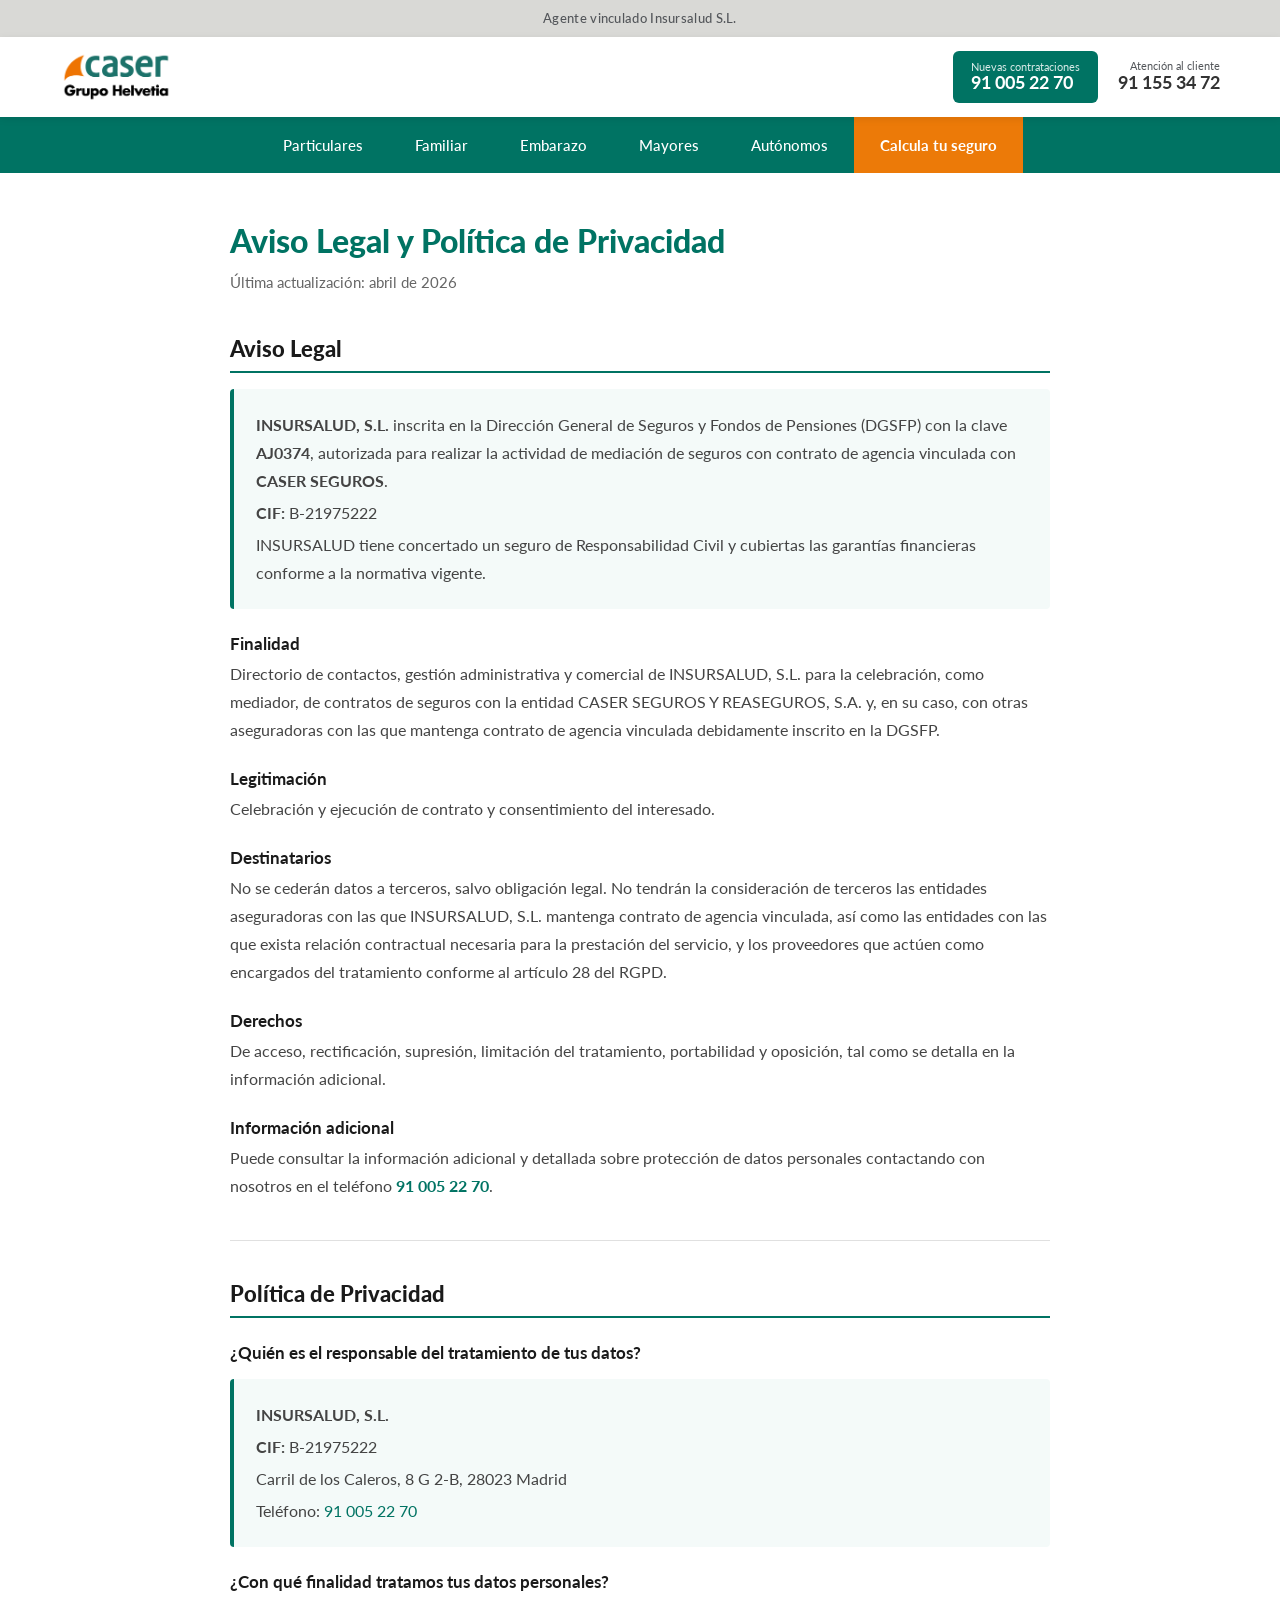
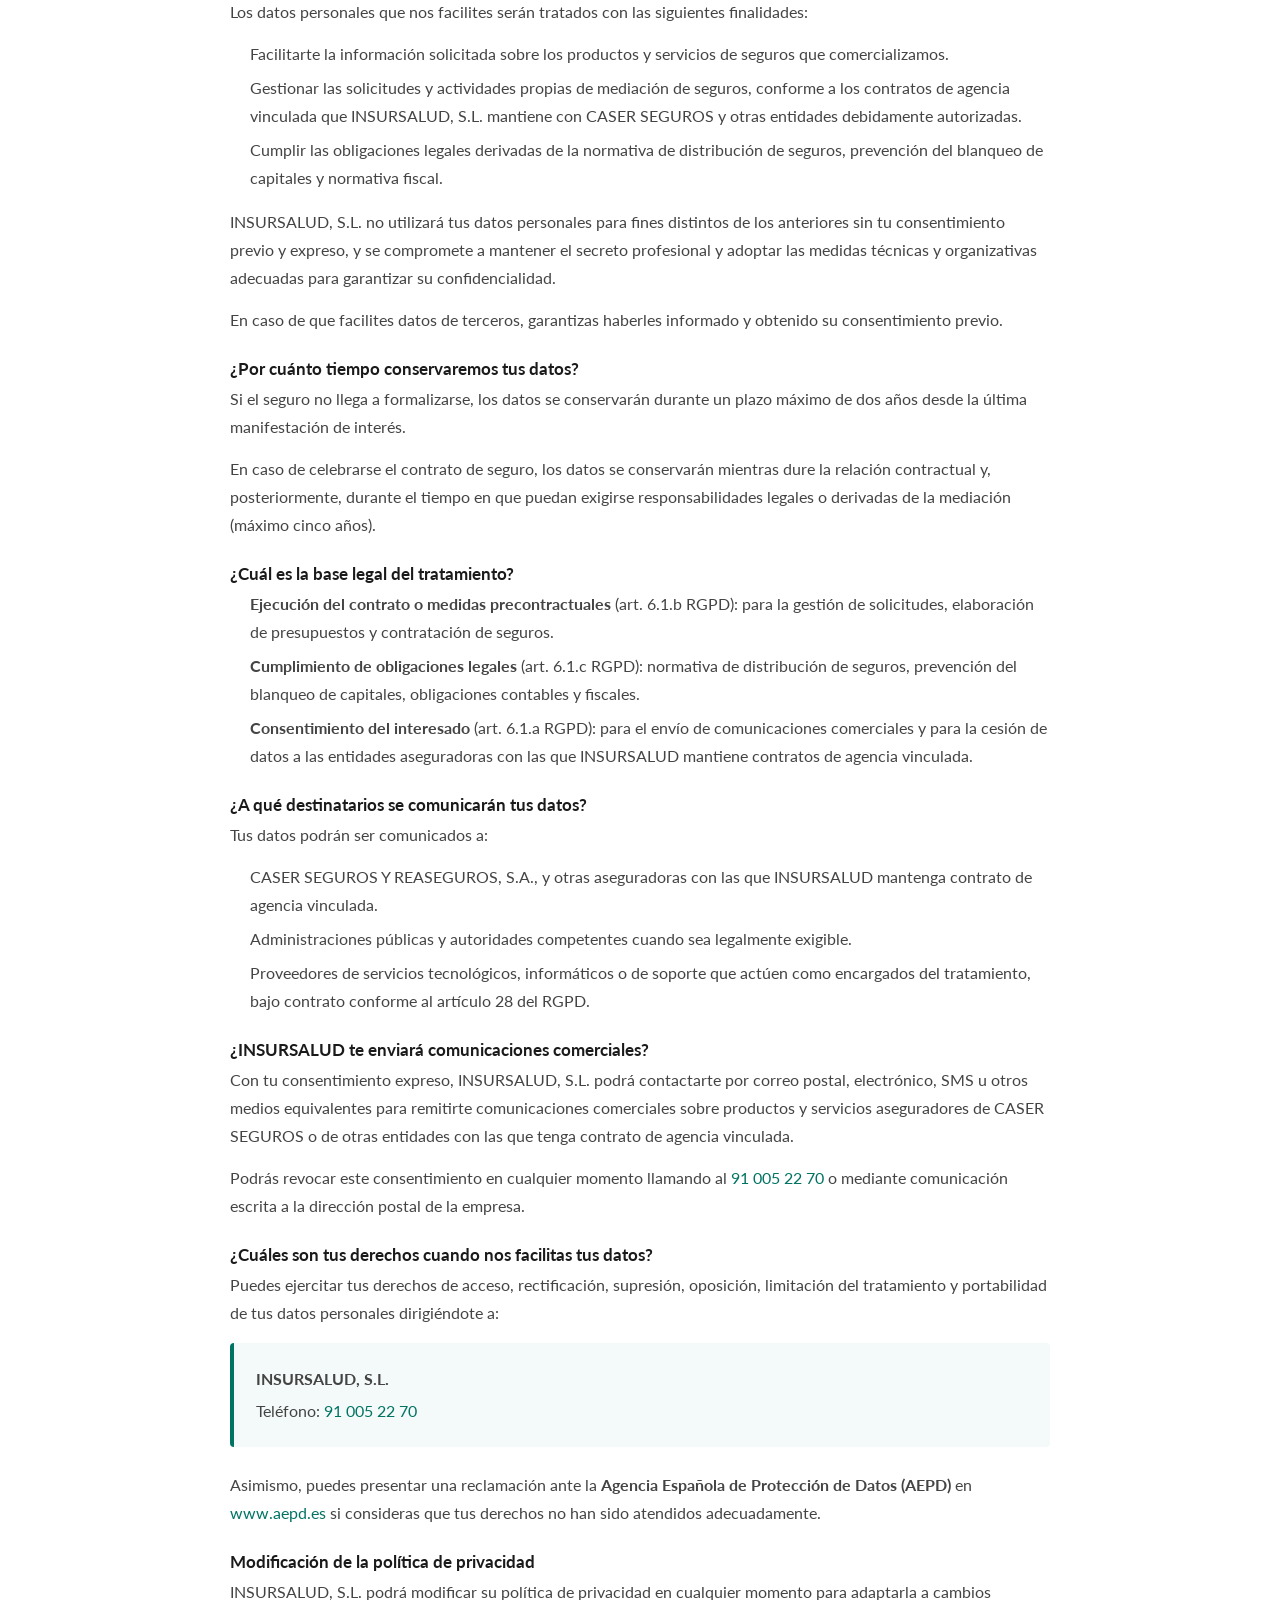
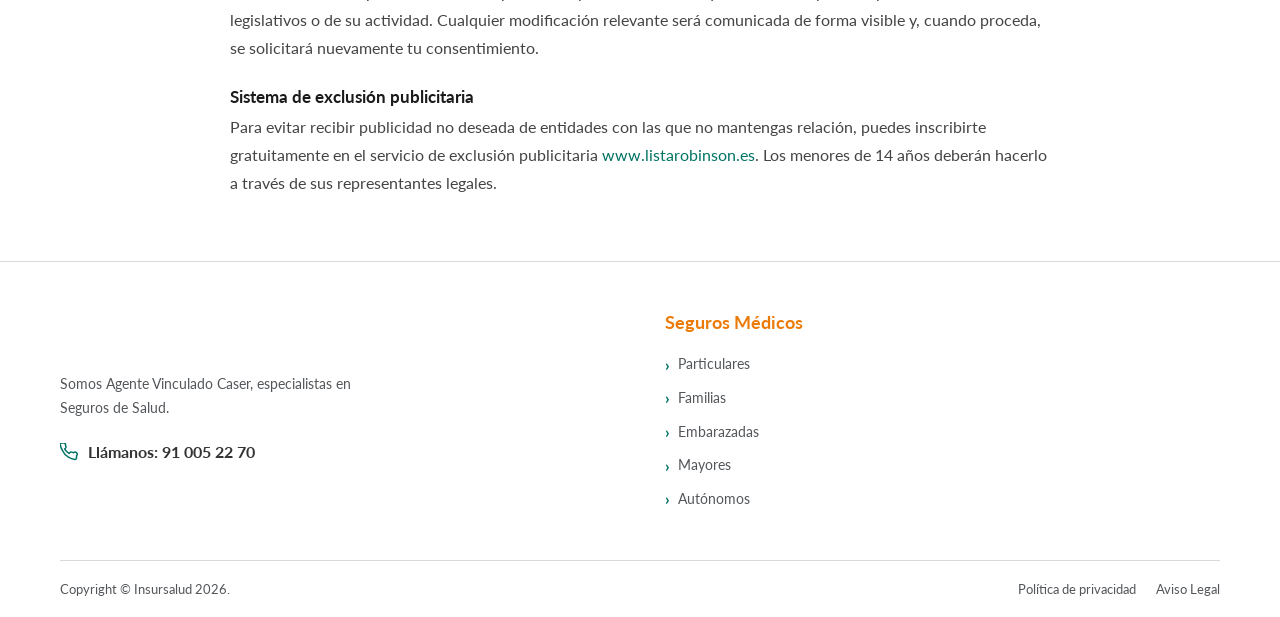
==== commit b706cde3: "SEO audit: JSON-LD fix, robots.txt, llms.txt, meta descriptions" ====
--- a/avisolegal-poliiticadeprivacidad/index.html
+++ b/avisolegal-poliiticadeprivacidad/index.html
@@ -8,7 +8,7 @@
   <title>Aviso Legal y Política de Privacidad | Caser Seguros de Salud</title>
   <link rel="preconnect" href="https://fonts.googleapis.com">
   <link href="https://fonts.googleapis.com/css2?family=Lato:wght@400;700;900&display=swap" rel="stylesheet">
-  <link rel="stylesheet" href="../css/styles.css">
+  <link rel="stylesheet" href="../css/styles.css?v=20260521">
   <style>
     .legal-page {
       max-width: 860px;
@@ -78,8 +78,19 @@
       .legal-page h2 { font-size: 1.15rem; }
     }
   </style>
+  <!-- Google Tag Manager -->
+  <script>(function(w,d,s,l,i){w[l]=w[l]||[];w[l].push({'gtm.start':
+  new Date().getTime(),event:'gtm.js'});var f=d.getElementsByTagName(s)[0],
+  j=d.createElement(s),dl=l!='dataLayer'?'&l='+l:'';j.async=true;j.src=
+  'https://www.googletagmanager.com/gtm.js?id='+i+dl;f.parentNode.insertBefore(j,f);
+  })(window,document,'script','dataLayer','GTM-MCS2XJCK');</script>
+  <!-- End Google Tag Manager -->
 </head>
 <body>
+  <!-- Google Tag Manager (noscript) -->
+  <noscript><iframe src="https://www.googletagmanager.com/ns.html?id=GTM-MCS2XJCK"
+  height="0" width="0" style="display:none;visibility:hidden"></iframe></noscript>
+  <!-- End Google Tag Manager (noscript) -->
 
   <!-- TOP BAR -->
   <div class="top-bar">Agente vinculado Insursalud S.L.</div>
@@ -224,7 +235,7 @@
           <div class="logo-wrap">
             <img src="../images/logo-caser-blanco.png" alt="Caser Seguros" class="logo-img-footer">
           </div>
-          <p>Somos Agente Exclusivo Caser, especialistas en Seguros de Salud.</p>
+          <p>Somos Agente Vinculado Caser, especialistas en Seguros de Salud.</p>
           <div class="footer-phone">
             <svg width="18" height="18" viewBox="0 0 24 24" fill="none" stroke="#007363" stroke-width="2" stroke-linecap="round" stroke-linejoin="round"><path d="M22 16.92v3a2 2 0 01-2.18 2 19.79 19.79 0 01-8.63-3.07A19.5 19.5 0 013.31 9.9 19.79 19.79 0 01.22 1.28 2 2 0 012.2 0h3a2 2 0 012 1.72c.127.96.361 1.903.7 2.81a2 2 0 01-.45 2.11L6.09 7.91a16 16 0 006 6l1.27-1.27a2 2 0 012.11-.45c.907.339 1.85.573 2.81.7A2 2 0 0122 16.92z"/></svg>
             <span>Llámanos: <a href="tel:910052270">91 005 22 70</a></span>
@@ -257,6 +268,7 @@
       nav.classList.toggle('open');
     }
   </script>
+  <script src="../js/main.js?v=20260521b"></script>
 
 </body>
 </html>
--- a/css/styles.css
+++ b/css/styles.css
@@ -529,6 +529,22 @@
   font-size: 12px;
   color: var(--color-text-light);
   margin: 0;
+}
+
+/* Mensaje de error validación teléfono */
+.phone-error-msg {
+  display: none;
+  color: #c9474a;
+  font-size: 0.82rem;
+  line-height: 1.4;
+  margin-top: 6px;
+  margin-bottom: 4px;
+  padding: 7px 10px;
+  background: #fff0f0;
+  border-left: 3px solid #c9474a;
+  border-radius: 4px;
+  width: 100%;
+  box-sizing: border-box;
 }
 
 /* Feature icon wrap (reemplaza SVG inline en index) */
@@ -1997,3 +2013,217 @@
   .legal-modal { padding: 36px 20px 28px; }
   .legal-modal h2 { font-size: 1.15rem; }
 }
+
+/* ============================================================
+   STICKY SCROLL BANNER — Desktop only (≥1024px)
+   ============================================================ */
+
+#sticky-banner {
+  display: none;
+  position: fixed;
+  bottom: -100px;
+  left: 0; right: 0;
+  z-index: 9999;
+  background: var(--color-primary);
+  box-shadow: 0 -4px 24px rgba(0,0,0,0.25);
+  transition: bottom 0.4s cubic-bezier(0.4,0,0.2,1);
+  border-top: 3px solid var(--color-cta);
+}
+#sticky-banner.sb-visible { bottom: 0 !important; }
+
+/* Fila del pill: sobresale por encima del borde del banner */
+.sb-pill-row {
+  display: flex;
+  justify-content: center;
+  margin-top: -26px;
+  margin-bottom: 4px;
+  position: relative;
+  z-index: 2;
+}
+
+.sb-pill {
+  display: inline-block;
+  background: #095751;
+  color: #fff;
+  font-family: var(--font-main);
+  font-size: 0.72rem; font-weight: 800;
+  text-transform: uppercase; letter-spacing: 0.05em;
+  padding: 5px 20px; border-radius: 50px;
+  white-space: nowrap; pointer-events: none;
+  border: 2px solid rgba(255,255,255,0.3);
+  box-shadow: 0 2px 10px rgba(0,0,0,0.25);
+}
+
+.sb-inner {
+  max-width: 1100px;
+  margin: 0 auto;
+  padding: 10px 40px 12px;
+  height: 76px;
+  display: flex;
+  align-items: center;
+  gap: 28px;
+}
+
+/* LEFT — texto principal */
+.sb-left { display: flex; align-items: center; flex-shrink: 0; }
+.sb-headline { color: #fff; font-family: var(--font-main); line-height: 1.15; }
+.sb-headline strong {
+  display: block; font-size: 1.15rem; font-weight: 900;
+  text-transform: uppercase; letter-spacing: 0.01em;
+}
+.sb-headline span {
+  display: block; font-size: 0.7rem; font-weight: 800;
+  color: var(--color-cta); text-transform: uppercase; letter-spacing: 0.06em;
+}
+
+/* DIVIDER */
+.sb-divider {
+  width: 1px; height: 44px;
+  background: rgba(255,255,255,0.25); flex-shrink: 0;
+}
+
+/* PHONE COLUMN — centrado */
+.sb-phone-col {
+  display: flex; flex-direction: column;
+  gap: 3px; flex: 1; align-items: center;
+}
+.sb-phone-wrap {
+  display: flex; align-items: center;
+  background: #fff; border-radius: 8px; overflow: hidden;
+  height: 44px; width: 300px;
+  border: 2px solid transparent;
+  transition: border-color 0.2s;
+}
+.sb-phone-wrap:focus-within { border-color: var(--color-cta); }
+.sb-prefix {
+  display: flex; align-items: center; gap: 6px;
+  padding: 0 12px; font-size: 0.9rem; font-weight: 700;
+  color: var(--color-text); border-right: 1px solid #e0e0e0;
+  height: 100%; background: #f7f7f7; white-space: nowrap; flex-shrink: 0;
+}
+.sb-flag { font-size: 1.15rem; }
+.sb-phone-wrap input[type="tel"] {
+  border: none; outline: none; padding: 0 14px;
+  font-size: 0.95rem; font-family: var(--font-main);
+  color: var(--color-text); flex: 1; height: 100%; background: #fff;
+}
+.sb-phone-wrap input[type="tel"]::placeholder { color: #aaa; }
+.sb-subtxt {
+  font-size: 0.6rem; color: rgba(255,255,255,0.45);
+  white-space: nowrap; font-family: var(--font-main);
+}
+
+/* TERMS */
+.sb-terms {
+  display: flex; align-items: center; gap: 9px;
+  font-size: 0.63rem; color: rgba(255,255,255,0.9);
+  max-width: 185px; line-height: 1.45;
+  font-family: var(--font-main); flex-shrink: 0;
+}
+.sb-terms > span { display: block; }
+.sb-terms input[type="checkbox"] {
+  width: 16px; height: 16px; min-width: 16px;
+  accent-color: var(--color-cta); flex-shrink: 0; cursor: pointer;
+}
+.sb-terms a { color: #fff; text-decoration: underline; font-weight: 700; }
+.sb-terms a:hover { color: var(--color-cta); }
+
+/* CTA */
+.sb-cta-btn {
+  display: inline-flex; align-items: center; gap: 9px;
+  background: var(--color-cta); color: #fff;
+  font-family: var(--font-main); font-weight: 900;
+  font-size: 0.82rem; letter-spacing: 0.03em; text-transform: uppercase;
+  border: none; border-radius: 8px; padding: 0 22px; height: 44px;
+  cursor: pointer; white-space: nowrap; flex-shrink: 0;
+  transition: background 0.2s, box-shadow 0.2s, transform 0.15s;
+}
+.sb-cta-btn:hover {
+  background: var(--color-cta-hover);
+  box-shadow: 0 4px 18px rgba(236,122,8,0.45);
+  transform: translateY(-1px);
+}
+.sb-cta-btn svg { width: 17px; height: 17px; fill: #fff; }
+
+/* CLOSE */
+.sb-close {
+  display: flex; align-items: center; justify-content: center;
+  width: 30px; height: 30px; background: rgba(255,255,255,0.12);
+  border: none; border-radius: 50%; cursor: pointer;
+  color: rgba(255,255,255,0.65); font-size: 0.95rem;
+  transition: background 0.2s, color 0.2s; flex-shrink: 0;
+}
+.sb-close:hover { background: rgba(255,255,255,0.22); color: #fff; }
+
+/* ERROR */
+.sb-error {
+  display: none; position: absolute; bottom: 76px; right: 24px;
+  background: #d9534f; color: #fff; font-size: 0.75rem;
+  padding: 5px 12px; border-radius: 5px;
+}
+
+/* Legacy classes kept for JS compat */
+.sb-trust { display: none; }
+.sb-badge { display: none; }
+.sb-right-col { display: contents; }
+.sb-form { display: contents; }
+.sb-copy { display: none; }
+
+@media (max-width: 1023px) { #sticky-banner { display: none !important; } }
+@media (min-width: 1024px) { #sticky-banner { display: flex; flex-direction: column; } }
+
+/* MODAL TÉRMINOS Y CONDICIONES */
+#sb-modal {
+  position: fixed; inset: 0; z-index: 100000;
+  display: flex; align-items: center; justify-content: center;
+}
+.sb-modal-overlay {
+  position: absolute; inset: 0;
+  background: rgba(0,0,0,0.55); backdrop-filter: blur(2px);
+  cursor: pointer;
+}
+.sb-modal-box {
+  position: relative; z-index: 1;
+  background: #fff; border-radius: 12px;
+  max-width: 560px; width: 92%; max-height: 82vh;
+  overflow-y: auto; padding: 32px 36px;
+  box-shadow: 0 8px 40px rgba(0,0,0,0.25);
+  font-family: var(--font-main);
+}
+.sb-modal-close {
+  position: absolute; top: 14px; right: 14px;
+  background: rgba(0,0,0,0.07); border: none; border-radius: 50%;
+  width: 32px; height: 32px; cursor: pointer;
+  font-size: 1rem; color: var(--color-text-medium);
+  display: flex; align-items: center; justify-content: center;
+  transition: background 0.2s;
+}
+.sb-modal-close:hover { background: rgba(0,0,0,0.14); }
+.sb-modal-box h2 {
+  font-size: 1.1rem; font-weight: 900; color: var(--color-dark-blue);
+  margin-bottom: 6px; padding-right: 30px; line-height: 1.3;
+}
+.sb-modal-box h2 + p {
+  font-size: 0.78rem; color: var(--color-text-light); margin-bottom: 20px;
+}
+.sb-modal-box h3 {
+  font-size: 0.75rem; font-weight: 700; color: var(--color-primary);
+  text-transform: uppercase; letter-spacing: 0.06em;
+  margin: 22px 0 10px; border-bottom: 1px solid var(--color-primary-light); padding-bottom: 6px;
+}
+.sb-modal-table { width: 100%; border-collapse: collapse; font-size: 0.82rem; margin-top: 4px; }
+.sb-modal-table th {
+  text-align: left; padding: 9px 12px 9px 0;
+  font-weight: 700; color: var(--color-text);
+  width: 32%; vertical-align: top; white-space: nowrap;
+}
+.sb-modal-table td {
+  padding: 9px 0; color: var(--color-text-medium); line-height: 1.5;
+  border-bottom: 1px solid #f0f0ee;
+}
+.sb-modal-table tr:last-child td { border-bottom: none; }
+.sb-modal-footer {
+  margin-top: 18px; padding-top: 14px; border-top: 1px solid var(--color-light-gray);
+  font-size: 0.76rem; color: var(--color-text-light); line-height: 1.5;
+}
+.sb-modal-footer a { color: var(--color-primary); font-weight: 700; text-decoration: underline; }
